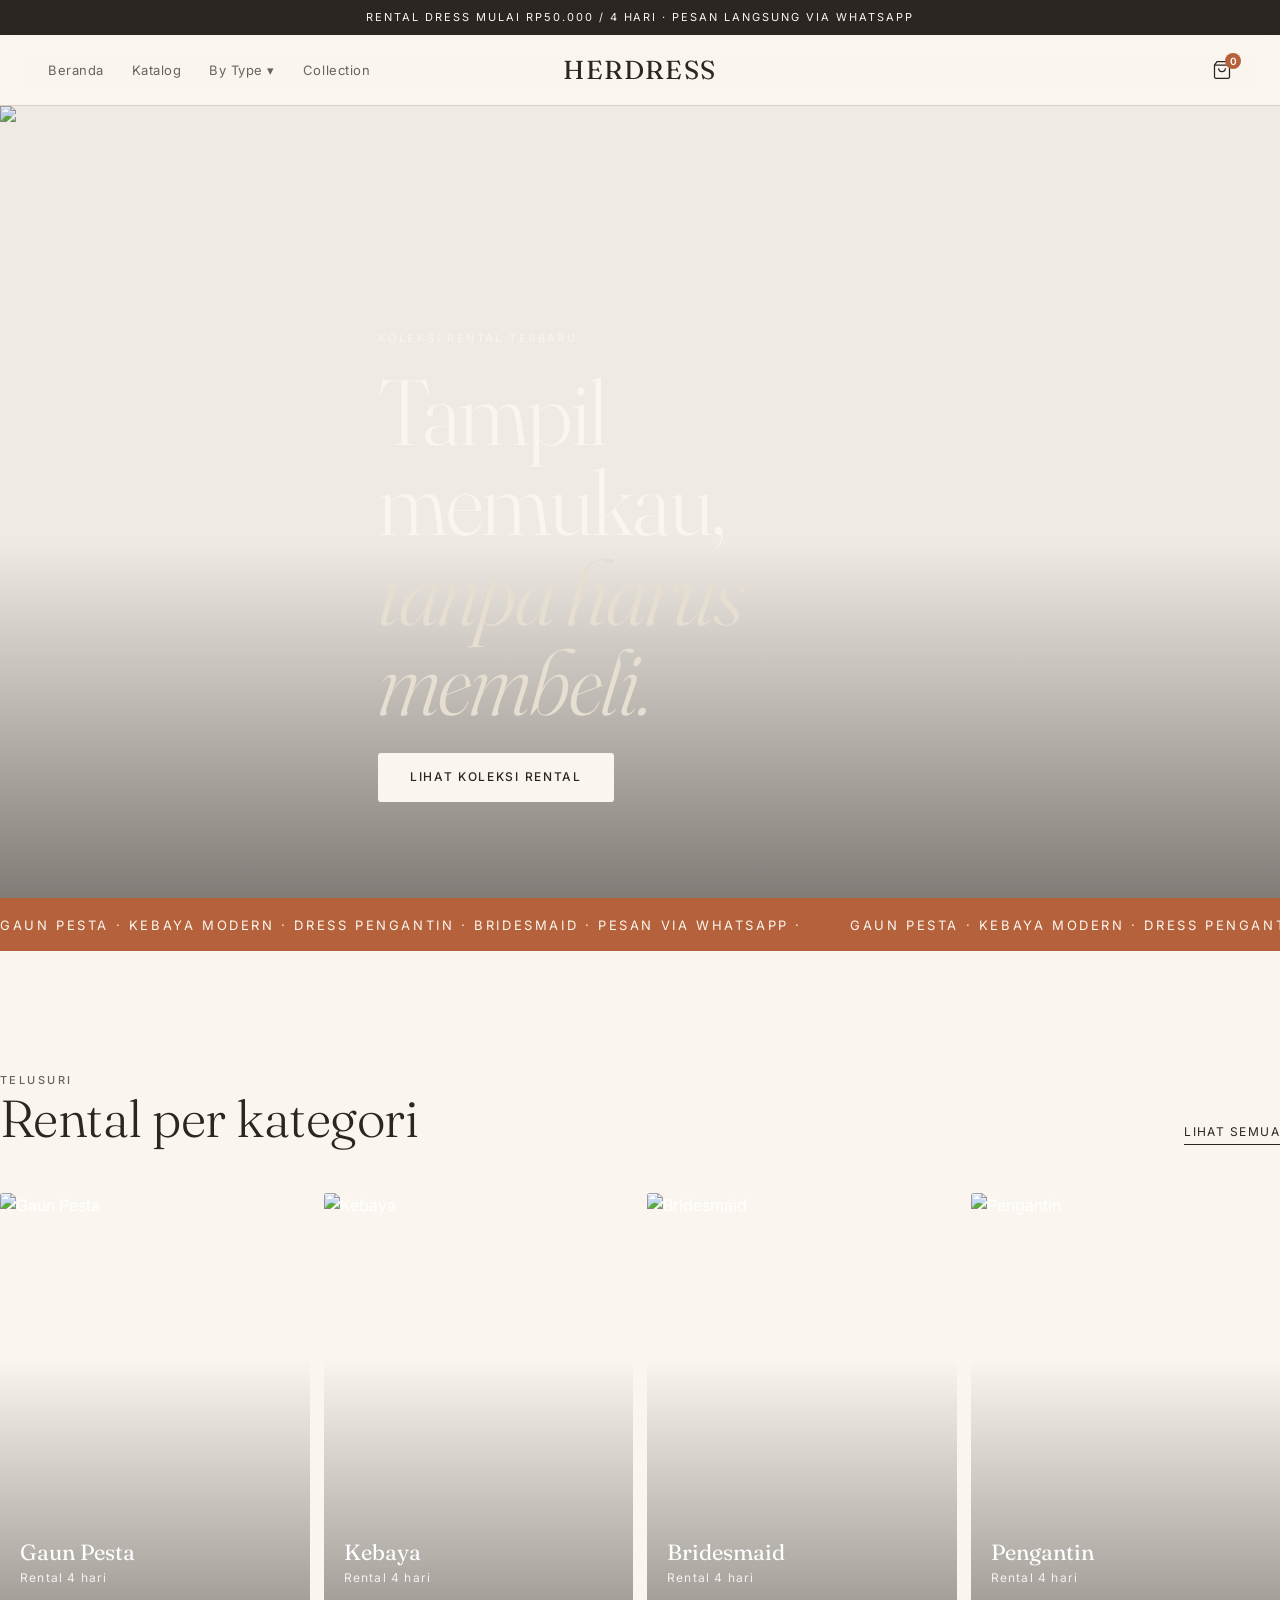
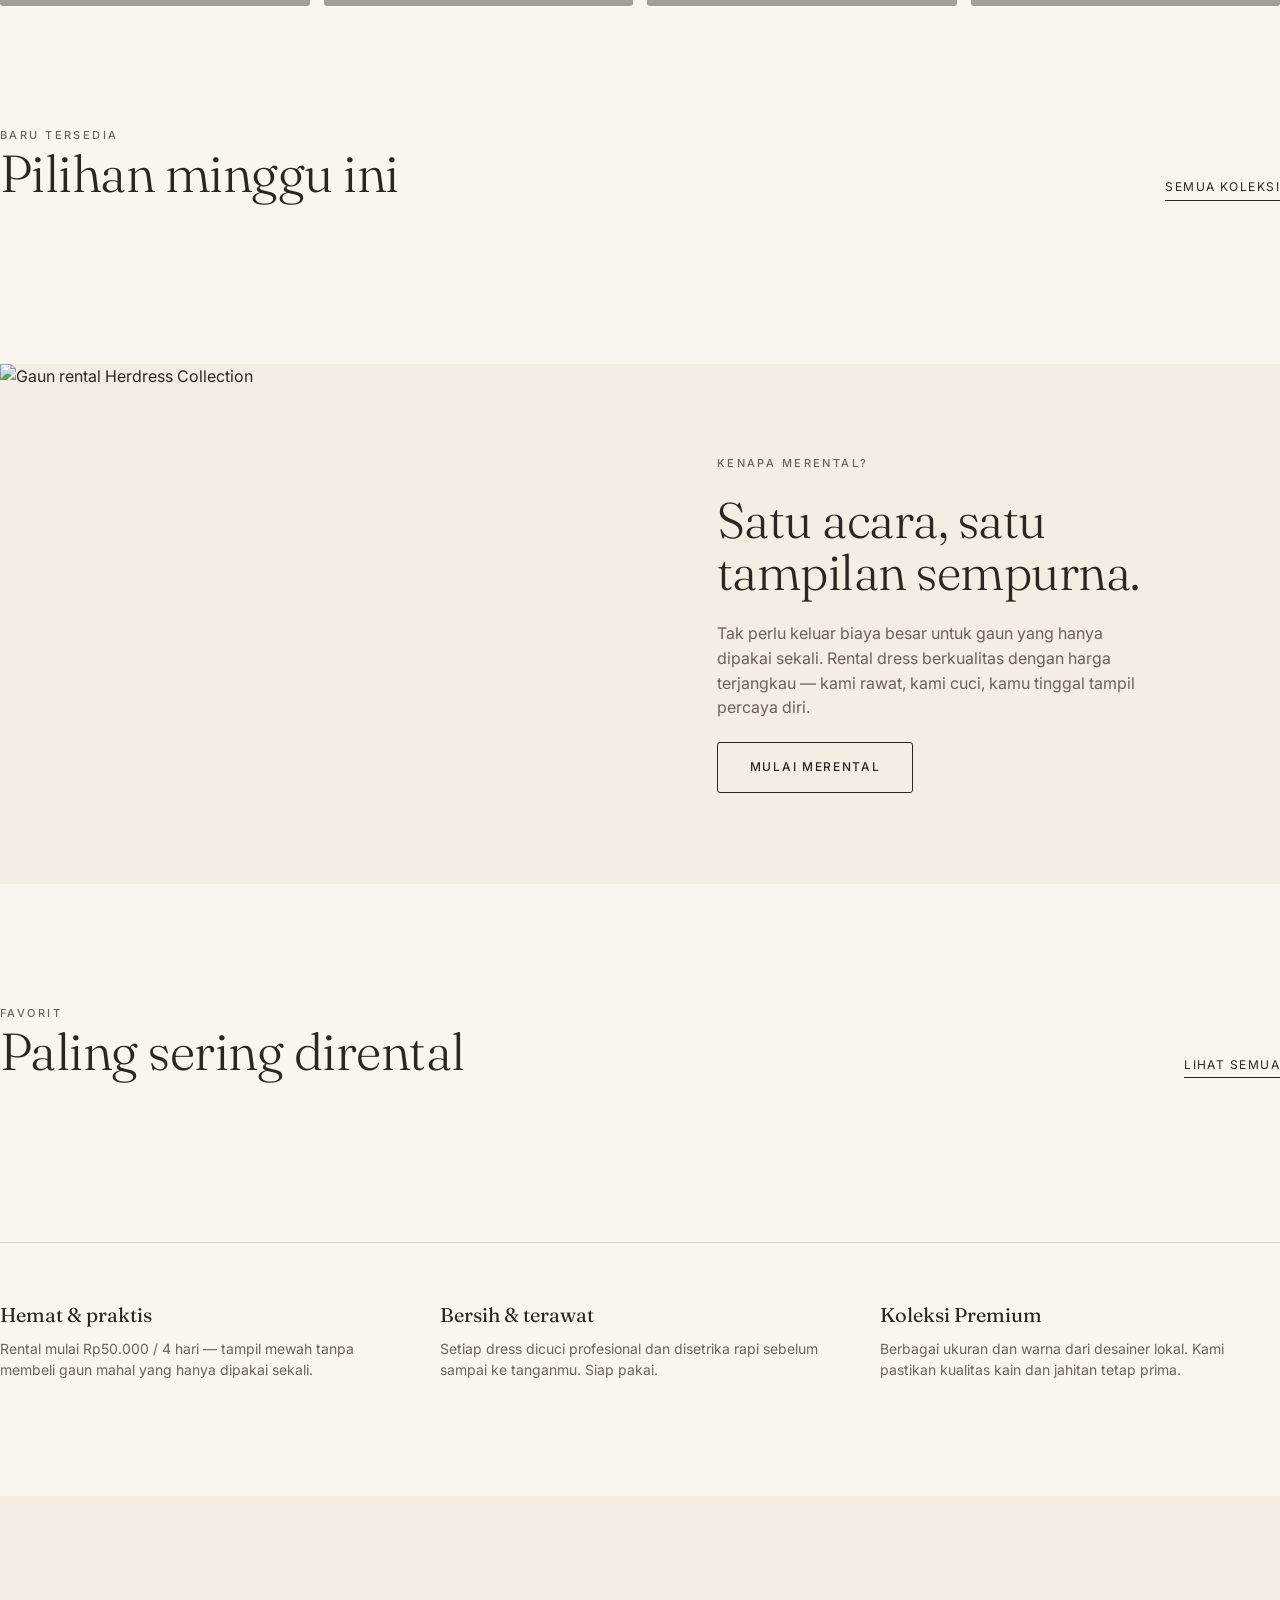
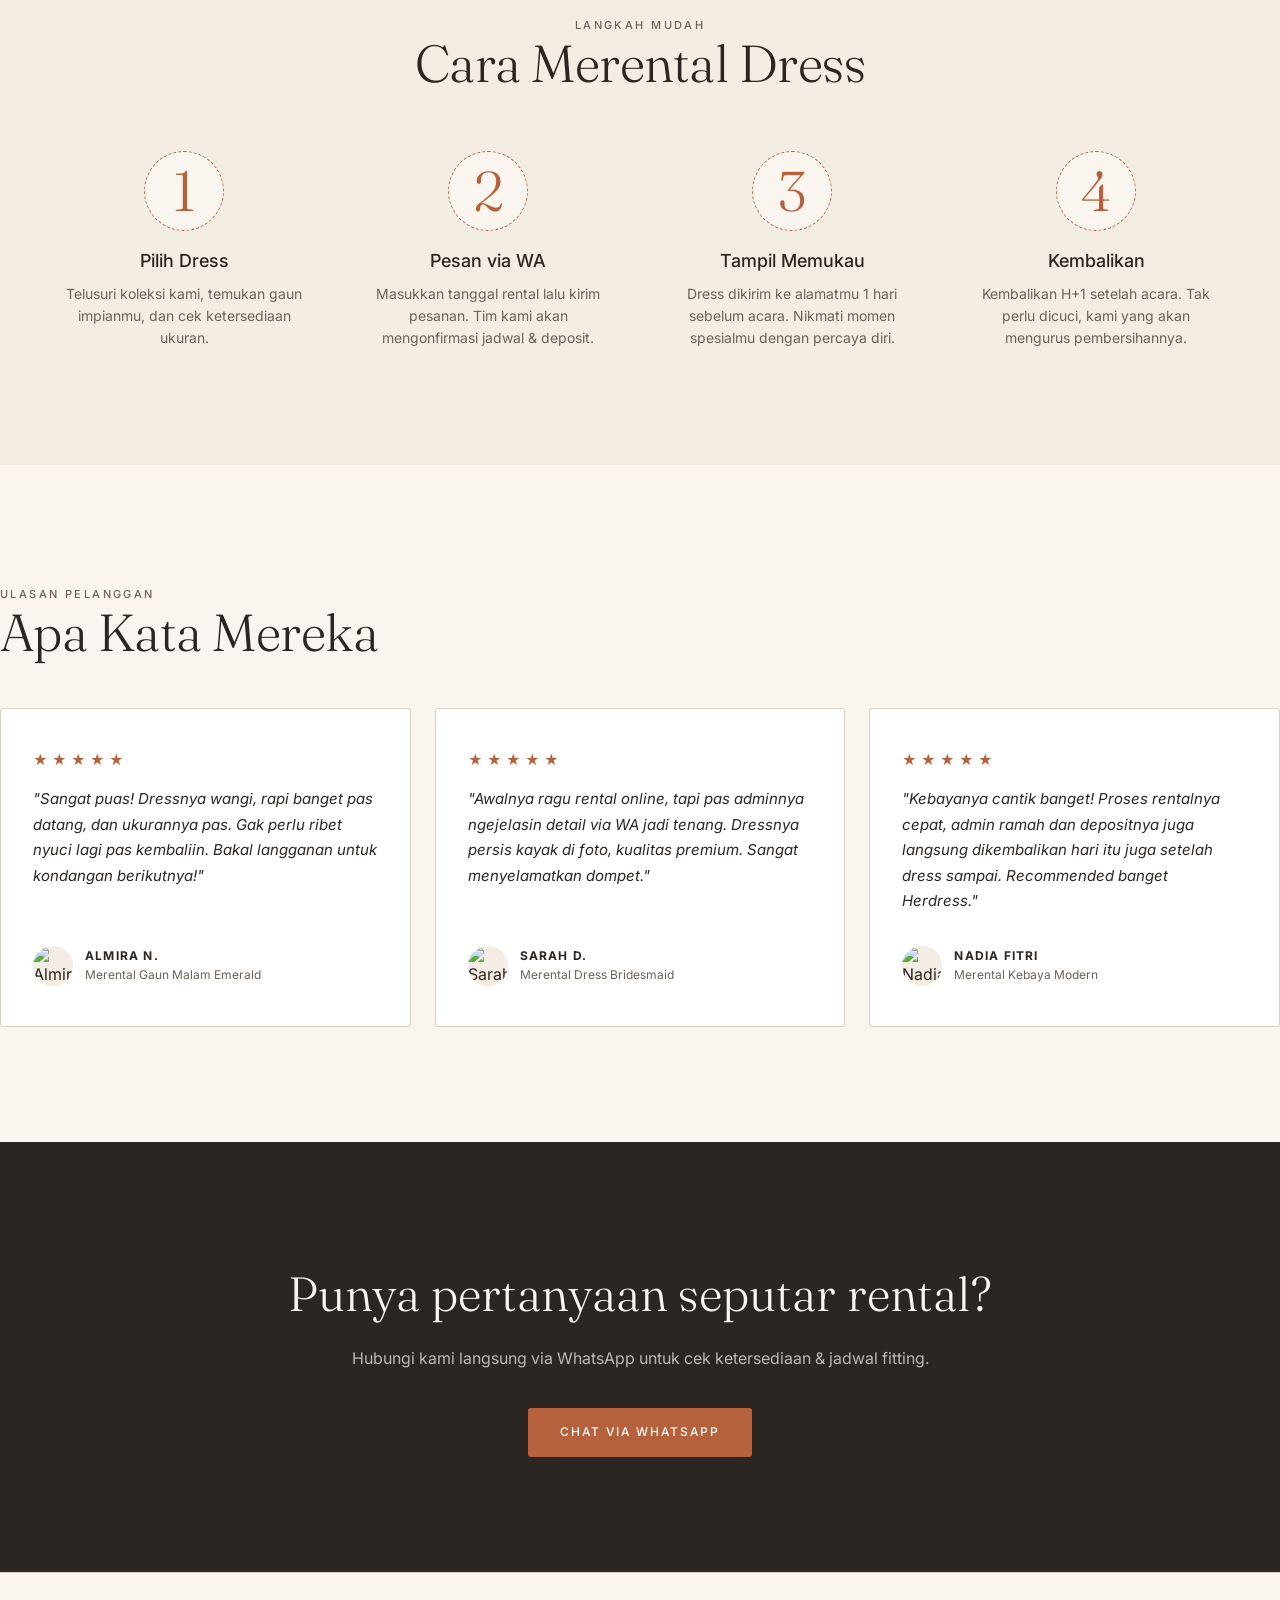
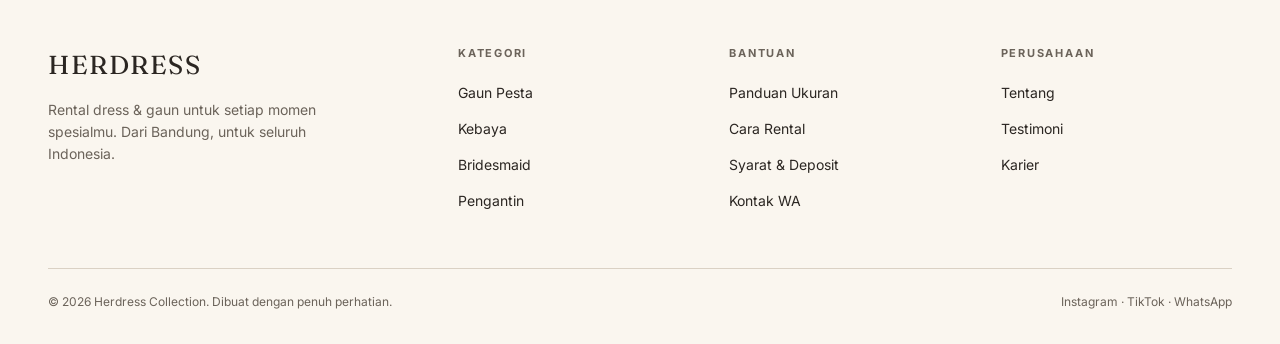
==== index.html @ e75cba29 "Restore beautiful images for Hero and Editorial sections" ====
<!DOCTYPE html>
<html lang="id">
<head>
  <meta charset="UTF-8" />
  <meta name="viewport" content="width=device-width, initial-scale=1.0" />
  <title>Herdress Collection — Rental Gaun Pesta & Kebaya Premium</title>
  <meta name="description" content="Temukan koleksi rental gaun pesta, kebaya modern, bridesmaid, dan gaun pengantin premium di Herdress Collection. Tampil memukau tanpa harus membeli." />
  <link rel="canonical" href="https://herdresscollection.com/" />
  <link rel="preconnect" href="https://fonts.googleapis.com" />
  <link rel="preconnect" href="https://fonts.gstatic.com" crossorigin />
  <link href="https://fonts.googleapis.com/css2?family=Fraunces:ital,opsz,wght@0,9..144,300;0,9..144,400;1,9..144,300;1,9..144,400&family=Inter:wght@400;500;600&display=swap" rel="stylesheet" />
  <link rel="stylesheet" href="css/style.css" />
</head>
<body>

  <!-- Announcement -->
  <div class="topbar">Rental dress mulai Rp50.000 / 4 hari · Pesan langsung via WhatsApp</div>

  <!-- Header -->
  <header class="header">
    <div class="wrap header__inner">
      <nav class="nav"></nav>
      <button class="burger icon-btn" id="burger" aria-label="Menu">
        <svg width="22" height="22" viewBox="0 0 24 24" fill="none" stroke="currentColor" stroke-width="1.5"><path d="M3 6h18M3 12h18M3 18h18"/></svg>
      </button>
      <a href="index.html" class="brand">HERDRESS</a>
      <div class="header__actions">
        <button class="icon-btn" id="cartOpen" aria-label="Keranjang Rental">
          <svg width="20" height="20" viewBox="0 0 24 24" fill="none" stroke="currentColor" stroke-width="1.5"><path d="M6 2 3 6v14a2 2 0 0 0 2 2h14a2 2 0 0 0 2-2V6l-3-4Z"/><path d="M3 6h18M16 10a4 4 0 0 1-8 0"/></svg>
          <span class="count" id="cartCount">0</span>
        </button>
      </div>
    </div>
  </header>

  <!-- Mobile nav -->
  <nav class="mobile-nav" id="mobileNav"></nav>

  <!-- Hero -->
  <section class="hero">
    <img class="hero__img" src="https://images.unsplash.com/photo-1572804013427-4d7ca7268217?auto=format&fit=crop&w=1800&q=80" alt="Banner Utama" />
    <div class="wrap hero__content">
      <span class="eyebrow">Koleksi Rental Terbaru</span>
      <h1>Tampil memukau,<br /><em>tanpa harus membeli.</em></h1>
      <a href="shop.html" class="btn btn--solid" style="background:var(--cream);color:var(--ink)">Lihat Koleksi Rental</a>
    </div>
  </section>

  <!-- Marquee -->
  <div class="strip" aria-hidden="true">
    <div class="strip__track">
      <span>Gaun Pesta · Kebaya Modern · Dress Pengantin · Bridesmaid · Pesan via WhatsApp · </span>
      <span>Gaun Pesta · Kebaya Modern · Dress Pengantin · Bridesmaid · Pesan via WhatsApp · </span>
    </div>
  </div>

  <!-- Categories -->
  <section class="section wrap">
    <div class="section__head">
      <div>
        <span class="eyebrow">Telusuri</span>
        <h2>Rental per kategori</h2>
      </div>
      <a href="shop.html">Lihat semua</a>
    </div>
    <div class="cats" id="catsGrid">
      <!-- Diisi dinamis oleh JS dari database Kategori -->
    </div>
  </section>

  <!-- Featured products -->
  <section class="section wrap" style="padding-top:0">
    <div class="section__head">
      <div>
        <span class="eyebrow">Baru tersedia</span>
        <h2>Pilihan minggu ini</h2>
      </div>
      <a href="shop.html">Semua koleksi</a>
    </div>
    <div class="grid" id="featuredGrid"><!-- injected by JS --></div>
  </section>

  <!-- Editorial split -->
  <section class="split">
    <div class="split__img">
      <img src="https://images.unsplash.com/photo-1595777457583-95e059d581b8?auto=format&fit=crop&w=1000&q=80" alt="Gaun rental Herdress Collection" />
    </div>
    <div class="split__body">
      <span class="eyebrow">Kenapa merental?</span>
      <h2>Satu acara, satu tampilan sempurna.</h2>
      <p>Tak perlu keluar biaya besar untuk gaun yang hanya dipakai sekali. Rental dress berkualitas dengan harga terjangkau — kami rawat, kami cuci, kamu tinggal tampil percaya diri.</p>
      <a href="shop.html" class="btn btn--line" style="align-self:flex-start">Mulai merental</a>
    </div>
  </section>

  <!-- Best sellers -->
  <section class="section wrap">
    <div class="section__head">
      <div>
        <span class="eyebrow">Favorit</span>
        <h2>Paling sering dirental</h2>
      </div>
      <a href="shop.html">Lihat semua</a>
    </div>
    <div class="grid" id="bestGrid"></div>
  </section>

  <!-- Values -->
  <section class="section wrap" style="padding-top:0">
    <div class="values">
      <div class="value">
        <h4>Hemat & praktis</h4>
        <p>Rental mulai Rp50.000 / 4 hari — tampil mewah tanpa membeli gaun mahal yang hanya dipakai sekali.</p>
      </div>
      <div class="value">
        <h4>Bersih & terawat</h4>
        <p>Setiap dress dicuci profesional dan disetrika rapi sebelum sampai ke tanganmu. Siap pakai.</p>
      </div>
      <div class="value">
        <h4>Koleksi Premium</h4>
        <p>Berbagai ukuran dan warna dari desainer lokal. Kami pastikan kualitas kain dan jahitan tetap prima.</p>
      </div>
    </div>
  </section>

  <!-- Cara Kerja -->
  <section class="section" style="background: var(--oat);">
    <div class="wrap">
      <div class="section__head" style="justify-content: center; text-align: center; margin-bottom: 60px;">
        <div>
          <span class="eyebrow">Langkah Mudah</span>
          <h2>Cara Merental Dress</h2>
        </div>
      </div>
      <div class="steps-grid">
        <div class="step-card">
          <div class="step-num">1</div>
          <h4>Pilih Dress</h4>
          <p>Telusuri koleksi kami, temukan gaun impianmu, dan cek ketersediaan ukuran.</p>
        </div>
        <div class="step-card">
          <div class="step-num">2</div>
          <h4>Pesan via WA</h4>
          <p>Masukkan tanggal rental lalu kirim pesanan. Tim kami akan mengonfirmasi jadwal & deposit.</p>
        </div>
        <div class="step-card">
          <div class="step-num">3</div>
          <h4>Tampil Memukau</h4>
          <p>Dress dikirim ke alamatmu 1 hari sebelum acara. Nikmati momen spesialmu dengan percaya diri.</p>
        </div>
        <div class="step-card">
          <div class="step-num">4</div>
          <h4>Kembalikan</h4>
          <p>Kembalikan H+1 setelah acara. Tak perlu dicuci, kami yang akan mengurus pembersihannya.</p>
        </div>
      </div>
    </div>
  </section>

  <!-- Testimonials -->
  <section class="section wrap">
    <div class="section__head">
      <div>
        <span class="eyebrow">Ulasan Pelanggan</span>
        <h2>Apa Kata Mereka</h2>
      </div>
    </div>
    <div class="review-grid">
      <div class="review-card">
        <div class="stars">★★★★★</div>
        <p>"Sangat puas! Dressnya wangi, rapi banget pas datang, dan ukurannya pas. Gak perlu ribet nyuci lagi pas kembaliin. Bakal langganan untuk kondangan berikutnya!"</p>
        <div class="reviewer">
          <img src="https://images.unsplash.com/photo-1544005313-94ddf0286df2?w=100&q=80" alt="Almira" class="avatar" />
          <div class="rev-info">
            <b>Almira N.</b>
            <small>Merental Gaun Malam Emerald</small>
          </div>
        </div>
      </div>
      <div class="review-card">
        <div class="stars">★★★★★</div>
        <p>"Awalnya ragu rental online, tapi pas adminnya ngejelasin detail via WA jadi tenang. Dressnya persis kayak di foto, kualitas premium. Sangat menyelamatkan dompet."</p>
        <div class="reviewer">
          <img src="https://images.unsplash.com/photo-1534528741775-53994a69daeb?w=100&q=80" alt="Sarah" class="avatar" />
          <div class="rev-info">
            <b>Sarah D.</b>
            <small>Merental Dress Bridesmaid</small>
          </div>
        </div>
      </div>
      <div class="review-card">
        <div class="stars">★★★★★</div>
        <p>"Kebayanya cantik banget! Proses rentalnya cepat, admin ramah dan depositnya juga langsung dikembalikan hari itu juga setelah dress sampai. Recommended banget Herdress."</p>
        <div class="reviewer">
          <img src="https://images.unsplash.com/photo-1531746020798-e6953c6e8e04?w=100&q=80" alt="Nadia" class="avatar" />
          <div class="rev-info">
            <b>Nadia Fitri</b>
            <small>Merental Kebaya Modern</small>
          </div>
        </div>
      </div>
    </div>
  </section>

  <!-- CTA -->
  <section class="section news">
    <div class="wrap">
      <h2>Punya pertanyaan seputar rental?</h2>
      <p>Hubungi kami langsung via WhatsApp untuk cek ketersediaan & jadwal fitting.</p>
      <a href="https://wa.me/6281234567890" target="_blank" class="btn btn--solid" style="background:var(--clay);color:#fff;margin-top:8px" id="waHelp">Chat via WhatsApp</a>
    </div>
  </section>

  <!-- Footer -->
  <footer class="footer">
    <div class="wrap">
      <div class="footer__grid">
        <div class="footer__brand">
          <div class="brand">HERDRESS</div>
          <p>Rental dress & gaun untuk setiap momen spesialmu. Dari Bandung, untuk seluruh Indonesia.</p>
        </div>
        <div>
          <h5>Kategori</h5>
          <ul><li><a href="shop.html">Gaun Pesta</a></li><li><a href="shop.html">Kebaya</a></li><li><a href="shop.html">Bridesmaid</a></li><li><a href="shop.html">Pengantin</a></li></ul>
        </div>
        <div>
          <h5>Bantuan</h5>
          <ul><li><a href="#">Panduan Ukuran</a></li><li><a href="#">Cara Rental</a></li><li><a href="#">Syarat & Deposit</a></li><li><a href="https://wa.me/6281234567890" target="_blank">Kontak WA</a></li></ul>
        </div>
        <div>
          <h5>Perusahaan</h5>
          <ul><li><a href="#">Tentang</a></li><li><a href="#">Testimoni</a></li><li><a href="#">Karier</a></li></ul>
        </div>
      </div>
      <div class="footer__bottom">
        <span>© 2026 Herdress Collection. Dibuat dengan penuh perhatian.</span>
        <span>Instagram · TikTok · WhatsApp</span>
      </div>
    </div>
  </footer>

  <!-- Cart -->
  <div class="overlay" id="overlay"></div>
  <aside class="drawer" id="cartDrawer" aria-label="Keranjang rental">
    <div class="drawer__head">
      <h3>Keranjang Rental</h3>
      <button class="icon-btn" id="cartClose" aria-label="Tutup">
        <svg width="22" height="22" viewBox="0 0 24 24" fill="none" stroke="currentColor" stroke-width="1.5"><path d="M18 6 6 18M6 6l12 12"/></svg>
      </button>
    </div>
    <div class="drawer__body" id="cartBody"></div>
    <div class="drawer__foot" id="cartFoot" hidden>
      <div class="checkout-form">
        <label>Nama pemesan
          <input type="text" id="coName" placeholder="Nama lengkap" />
        </label>
        <label>No. WhatsApp Anda
          <input type="tel" id="coPhone" placeholder="0812xxxx (untuk konfirmasi)" />
        </label>
        <div class="checkout-form__row">
          <label>Tanggal mulai rental
            <input type="date" id="coStart" />
          </label>
          <label>Durasi (hari) · min. 4
            <input type="number" id="coDays" value="4" min="4" />
          </label>
        </div>
      </div>
      <div class="drawer__total"><span>Estimasi <span id="cartDaysLbl">4</span> hari</span><span id="cartTotal">Rp0</span></div>
      <small>Berlaku kelipatan 4 hari. Deposit dikonfirmasi via WhatsApp.</small>
      <button class="btn btn--solid btn--full" id="checkoutBtn">Pesan via WhatsApp</button>
    </div>
  </aside>

  <script src="https://cdn.jsdelivr.net/npm/@supabase/supabase-js@2"></script>
  <script src="js/supabase-config.js"></script>
  <script src="js/app.js"></script>
  <script>
    window.__initIndex = function() {
      // Tampilkan Kategori dinamis
      const catsGrid = document.getElementById("catsGrid");
      if (catsGrid && typeof CATEGORIES !== "undefined") {
        catsGrid.innerHTML = CATEGORIES.map(c => {
          const imgSrc = c.img || `https://placehold.co/800x1200?text=${encodeURIComponent(c.name)}`;
          return `
            <a href="shop.html?cat=${c.slug}" class="cat">
              <img src="${imgSrc}" alt="${c.name}" />
              <span class="cat__label"><b>${c.name}</b><span>Rental ${MIN_RENTAL_DAYS} hari</span></span>
            </a>
          `;
        }).join("");
      }
    };
  </script>
</body>
</html>
---- css/style.css ----
/* ============================================================
   TERRA — Warm & Natural Fashion Store
   Design tokens + base styles
   ============================================================ */

:root {
  /* — Warm neutral palette — */
  --clay:        #B5623C;  /* accent — terracotta */
  --clay-deep:   #8F4A2C;
  --sand:        #E7DED2;  /* borders / soft fill */
  --oat:         #F3EDE3;  /* section tint */
  --cream:       #FAF6EF;  /* page base */
  --ink:         #2B2622;  /* near-black warm */
  --ink-soft:    #6B635A;  /* secondary text */
  --sage:        #7C8471;  /* secondary accent */
  --line:        #DAD1C4;

  /* — Type — */
  --serif: "Fraunces", Georgia, "Times New Roman", serif;
  --sans:  "Inter", -apple-system, BlinkMacSystemFont, "Segoe UI", sans-serif;

  /* — Rhythm — */
  --wrap: 1320px;
  --gut: clamp(16px, 4vw, 48px);
  --radius: 3px;

  --ease: cubic-bezier(.22, .61, .36, 1);
}

* { margin: 0; padding: 0; box-sizing: border-box; }

html { scroll-behavior: smooth; }

body {
  font-family: var(--sans);
  background: var(--cream);
  color: var(--ink);
  font-size: 16px;
  line-height: 1.55;
  -webkit-font-smoothing: antialiased;
  text-rendering: optimizeLegibility;
}

img { display: block; max-width: 100%; height: auto; }
a { color: inherit; text-decoration: none; }
button { font-family: inherit; cursor: pointer; border: none; background: none; }

/* — Typographic helpers — */
.eyebrow {
  font-size: 11px;
  letter-spacing: .22em;
  text-transform: uppercase;
  font-weight: 500;
  color: var(--ink-soft);
}
.display {
  font-family: var(--serif);
  font-weight: 300;
  line-height: 1.02;
  letter-spacing: -.01em;
}

.wrap { max-width: var(--wrap); margin-inline: auto; padding-inline: var(--gut); }

/* ============================================================
   Buttons
   ============================================================ */
.btn {
  display: inline-flex;
  align-items: center;
  gap: .6em;
  padding: 15px 32px;
  font-size: 12px;
  letter-spacing: .14em;
  text-transform: uppercase;
  font-weight: 500;
  border-radius: var(--radius);
  transition: all .35s var(--ease);
}
.btn--solid { background: var(--ink); color: var(--cream); }
.btn--solid:hover { background: var(--clay); }
.btn--line { border: 1px solid var(--ink); color: var(--ink); }
.btn--line:hover { background: var(--ink); color: var(--cream); }
.btn--full { width: 100%; justify-content: center; }

/* ============================================================
   Header
   ============================================================ */
.topbar {
  background: var(--ink);
  color: var(--cream);
  text-align: center;
  font-size: 11px;
  letter-spacing: .18em;
  text-transform: uppercase;
  padding: 9px;
}

.header {
  position: sticky;
  top: 0;
  z-index: 50;
  background: color-mix(in srgb, var(--cream) 88%, transparent);
  backdrop-filter: blur(10px);
  border-bottom: 1px solid var(--line);
}
.header__inner {
  display: grid;
  grid-template-columns: 1fr auto 1fr;
  align-items: center;
  height: 70px;
}
.nav { display: flex; gap: 28px; }
.nav a {
  font-size: 13px;
  letter-spacing: .04em;
  color: var(--ink-soft);
  position: relative;
  padding: 4px 0;
  transition: color .3s;
}
.nav a::after {
  content: "";
  position: absolute; left: 0; bottom: 0;
  width: 0; height: 1px; background: var(--clay);
  transition: width .35s var(--ease);
}
.nav a:hover { color: var(--ink); }
.nav a:hover::after { width: 100%; }

/* Dropdown "Collection" di nav */
.nav-dd { position: relative; display: inline-flex; align-items: center; }
.nav-dd__trigger { cursor: pointer; }
.nav-dd__menu {
  position: absolute; top: 100%; left: 50%; transform: translateX(-50%) translateY(8px);
  background: var(--cream); border: 1px solid var(--line); border-radius: var(--radius);
  padding: 8px; min-width: 200px; display: flex; flex-direction: column; gap: 2px;
  opacity: 0; visibility: hidden; transition: all .25s var(--ease); z-index: 60;
  box-shadow: 0 12px 30px rgba(30,24,20,.1);
}
.nav-dd:hover .nav-dd__menu { opacity: 1; visibility: visible; transform: translateX(-50%) translateY(4px); }
.nav-dd__menu a { padding: 9px 12px; font-size: 13px; border-radius: 2px; color: var(--ink-soft); transition: all .2s; }
.nav-dd__menu a::after { display: none; }
.nav-dd__menu a:hover { background: var(--oat); color: var(--ink); }

/* Label grup di mobile nav */
.mobile-nav__label {
  font-size: 11px; letter-spacing: .18em; text-transform: uppercase;
  color: var(--ink-soft); margin-top: 18px; padding: 6px 0;
}

.brand {
  font-family: var(--serif);
  font-size: 26px;
  font-weight: 400;
  letter-spacing: .06em;
  text-align: center;
}
.header__actions { display: flex; gap: 20px; justify-content: flex-end; align-items: center; }
.icon-btn {
  display: inline-flex;
  color: var(--ink);
  position: relative;
  transition: color .3s;
}
.icon-btn:hover { color: var(--clay); }
.icon-btn .count {
  position: absolute; top: -7px; right: -9px;
  background: var(--clay); color: #fff;
  font-size: 10px; font-weight: 600;
  min-width: 16px; height: 16px;
  border-radius: 9px;
  display: grid; place-items: center;
  padding: 0 4px;
}
.burger { display: none; }

/* ============================================================
   Hero
   ============================================================ */
.hero {
  position: relative;
  min-height: 88vh;
  display: flex;
  align-items: flex-end;
  color: var(--cream);
  overflow: hidden;
}
.hero__img {
  position: absolute; inset: 0;
  width: 100%; height: 100%;
  object-fit: cover;
  object-position: 50% 30%;
}
.hero::after {
  content: "";
  position: absolute; inset: 0;
  background: linear-gradient(to top, rgba(30,24,20,.55) 0%, rgba(30,24,20,.05) 45%);
}
.hero__content {
  position: relative;
  z-index: 2;
  padding-bottom: clamp(48px, 8vw, 96px);
  max-width: 620px;
}
.hero__content .eyebrow { color: rgba(250,246,239,.8); }
.hero h1 {
  font-family: var(--serif);
  font-weight: 300;
  font-size: clamp(44px, 8vw, 92px);
  line-height: .98;
  letter-spacing: -.02em;
  margin: 18px 0 26px;
}
.hero h1 em { font-style: italic; color: var(--sand); }

/* ============================================================
   Marquee strip
   ============================================================ */
.strip {
  background: var(--clay);
  color: var(--cream);
  overflow: hidden;
  white-space: nowrap;
  padding: 14px 0;
}
.strip__track {
  display: inline-flex;
  gap: 48px;
  animation: slide 28s linear infinite;
}
.strip span {
  font-size: 13px; letter-spacing: .2em; text-transform: uppercase;
  display: inline-flex; align-items: center; gap: 48px;
}
@keyframes slide { to { transform: translateX(-50%); } }

/* ============================================================
   Section header
   ============================================================ */
.section { padding: clamp(64px, 9vw, 120px) 0; }
.section__head {
  display: flex;
  justify-content: space-between;
  align-items: flex-end;
  margin-bottom: 48px;
  gap: 24px;
}
.section__head h2 {
  font-family: var(--serif);
  font-weight: 300;
  font-size: clamp(30px, 4.5vw, 52px);
  line-height: 1.05;
  letter-spacing: -.01em;
}
.section__head a {
  font-size: 12px; letter-spacing: .12em; text-transform: uppercase;
  border-bottom: 1px solid var(--ink); padding-bottom: 3px;
  white-space: nowrap; transition: color .3s, border-color .3s;
}
.section__head a:hover { color: var(--clay); border-color: var(--clay); }

/* ============================================================
   Category tiles (editorial, asymmetric)
   ============================================================ */
.cats {
  display: grid;
  grid-template-columns: repeat(4, 1fr);
  grid-auto-rows: 1fr;
  gap: 14px;
}
.cat {
  position: relative;
  overflow: hidden;
  border-radius: var(--radius);
  aspect-ratio: 3/4;
  color: #fff;
}
.cat--tall { aspect-ratio: 3/4; }
.cat--wide { aspect-ratio: 3/4; }
.cat img {
  width: 100%; height: 100%; object-fit: cover;
  transition: transform 1s var(--ease);
}
.cat:hover img { transform: scale(1.06); }
.cat::after {
  content: "";
  position: absolute; inset: 0;
  background: linear-gradient(to top, rgba(30,24,20,.4), transparent 60%);
}
.cat__label {
  position: absolute; left: 20px; bottom: 18px; z-index: 2;
  display: flex; flex-direction: column;
}
.cat__label b { font-family: var(--serif); font-weight: 400; font-size: 22px; }
.cat__label span { font-size: 12px; letter-spacing: .1em; opacity: .85; }

/* ============================================================
   Product grid + card
   ============================================================ */
.grid {
  display: grid;
  grid-template-columns: repeat(4, 1fr);
  gap: 28px 20px;
}
.card { position: relative; }
.card__media {
  display: block;
  position: relative;
  aspect-ratio: 3/4;
  overflow: hidden;
  border-radius: var(--radius);
  background: var(--oat);
  margin-bottom: 14px;
}
.card__media img {
  position: absolute; inset: 0;
  width: 100%; height: 100%; object-fit: cover;
  transition: opacity .6s var(--ease);
}
.card__media img.alt { opacity: 0; }
.card:hover .card__media img.main { opacity: 0; }
.card:hover .card__media img.alt { opacity: 1; }

.tag {
  position: absolute; top: 12px; left: 12px; z-index: 3;
  background: var(--cream); color: var(--ink);
  font-size: 10px; letter-spacing: .1em; text-transform: uppercase;
  padding: 5px 10px; border-radius: 2px;
}
.tag--sale { background: var(--clay); color: #fff; }

.wish {
  position: absolute; top: 10px; right: 10px; z-index: 3;
  width: 34px; height: 34px; border-radius: 50%;
  background: color-mix(in srgb, var(--cream) 85%, transparent);
  display: grid; place-items: center;
  opacity: 0; transform: translateY(-4px);
  transition: all .3s var(--ease);
  color: var(--ink);
}
.card:hover .wish { opacity: 1; transform: translateY(0); }
.wish:hover { background: var(--cream); color: var(--clay); }

.quick {
  position: absolute; left: 12px; right: 12px; bottom: 12px; z-index: 3;
  background: var(--cream); color: var(--ink);
  border-radius: var(--radius);
  padding: 12px;
  display: flex; gap: 8px; justify-content: center;
  opacity: 0; transform: translateY(10px);
  transition: all .4s var(--ease);
}
.card:hover .quick { opacity: 1; transform: translateY(0); }
.quick button {
  width: 34px; height: 34px; border: 1px solid var(--line);
  border-radius: 2px; font-size: 12px; font-weight: 500;
  transition: all .25s;
}
.quick button:hover { background: var(--ink); color: var(--cream); border-color: var(--ink); }

.card__info { display: flex; flex-direction: column; gap: 3px; }
.card__brand { font-size: 11px; letter-spacing: .1em; text-transform: uppercase; color: var(--ink-soft); }
.card__name { font-size: 15px; }
.card__price { font-size: 14px; margin-top: 2px; }
.card__price s { color: var(--ink-soft); margin-right: 8px; }
.card__price .now { color: var(--clay); font-weight: 500; }
.swatches { display: flex; gap: 6px; margin-top: 8px; }
.swatch { width: 14px; height: 14px; border-radius: 50%; border: 1px solid rgba(0,0,0,.12); }

/* ============================================================
   Editorial split banner
   ============================================================ */
.split {
  display: grid;
  grid-template-columns: 1fr 1fr;
  align-items: stretch;
  background: var(--oat);
}
.split__img { min-height: 520px; }
.split__img img { width: 100%; height: 100%; object-fit: cover; }
.split__body {
  padding: clamp(40px, 6vw, 88px);
  display: flex; flex-direction: column; justify-content: center;
  gap: 22px;
}
.split__body h2 {
  font-family: var(--serif); font-weight: 300;
  font-size: clamp(30px, 4vw, 50px); line-height: 1.05; letter-spacing: -.01em;
}
.split__body p { color: var(--ink-soft); max-width: 42ch; }

/* ============================================================
   Values & Cara Sewa
   ============================================================ */
.values {
  display: grid; grid-template-columns: repeat(3, 1fr);
  gap: 40px; border-top: 1px solid var(--line);
  padding-top: 56px;
}
.value h4 { font-family: var(--serif); font-weight: 400; font-size: 20px; margin-bottom: 8px; }
.value p { color: var(--ink-soft); font-size: 14px; }

.steps-grid { display: grid; grid-template-columns: repeat(4, 1fr); gap: 32px; margin-top: 20px; }
.step-card { text-align: center; display: flex; flex-direction: column; align-items: center; }
.step-num {
  font-family: var(--serif); font-size: 56px; font-weight: 300;
  color: var(--clay); margin-bottom: 16px; line-height: 1;
  width: 80px; height: 80px; display: flex; align-items: center; justify-content: center;
  background: var(--cream); border-radius: 50%; border: 1px dashed var(--clay);
}
.step-card h4 { font-size: 18px; margin-bottom: 8px; font-weight: 500; }
.step-card p { color: var(--ink-soft); font-size: 14px; line-height: 1.6; max-width: 250px; }

/* ============================================================
   Testimoni (Reviews)
   ============================================================ */
.review-grid { display: grid; grid-template-columns: repeat(3, 1fr); gap: 24px; margin-top: 20px; }
.review-card {
  background: #fff; padding: 40px 32px; border-radius: var(--radius);
  border: 1px solid var(--line); display: flex; flex-direction: column;
}
.review-card .stars { margin-bottom: 16px; font-size: 14px; letter-spacing: 4px; }
.review-card p { font-size: 15px; line-height: 1.7; margin-bottom: 32px; font-style: italic; flex: 1; }
.review-card .reviewer { display: flex; align-items: center; gap: 12px; }
.review-card .avatar { width: 40px; height: 40px; border-radius: 50%; background: var(--oat); object-fit: cover; }
.review-card .rev-info { display: flex; flex-direction: column; }
.review-card b { font-size: 12px; text-transform: uppercase; letter-spacing: 0.1em; color: var(--ink); }
.review-card small { font-size: 12px; color: var(--ink-soft); }

/* ============================================================
   Newsletter / CTA
   ============================================================ */
.news { background: var(--ink); color: var(--cream); text-align: center; }
.news h2 { font-family: var(--serif); font-weight: 300; font-size: clamp(28px, 4vw, 48px); }
.news p { color: rgba(250,246,239,.7); margin: 14px 0 30px; }
.news__form { display: flex; max-width: 440px; margin-inline: auto; gap: 10px; }
.news__form input {
  flex: 1; background: transparent; border: 1px solid rgba(250,246,239,.3);
  color: var(--cream); padding: 14px 18px; border-radius: var(--radius);
  font-family: inherit; font-size: 14px;
}
.news__form input::placeholder { color: rgba(250,246,239,.5); }
.news__form input:focus { outline: none; border-color: var(--clay); }
.news__form button { background: var(--clay); color: #fff; padding: 0 26px; border-radius: var(--radius); font-size: 12px; letter-spacing: .12em; text-transform: uppercase; }

/* ============================================================
   Footer
   ============================================================ */
.footer { background: var(--cream); border-top: 1px solid var(--line); padding: 72px 0 32px; }
.footer__grid { display: grid; grid-template-columns: 1.6fr 1fr 1fr 1fr; gap: 40px; margin-bottom: 56px; }
.footer__brand .brand { text-align: left; margin-bottom: 14px; }
.footer__brand p { color: var(--ink-soft); font-size: 14px; max-width: 34ch; }
.footer h5 { font-size: 11px; letter-spacing: .16em; text-transform: uppercase; color: var(--ink-soft); margin-bottom: 18px; }
.footer ul { list-style: none; display: flex; flex-direction: column; gap: 11px; }
.footer ul a { font-size: 14px; color: var(--ink); transition: color .3s; }
.footer ul a:hover { color: var(--clay); }
.footer__bottom {
  display: flex; justify-content: space-between; align-items: center;
  border-top: 1px solid var(--line); padding-top: 24px;
  font-size: 12px; color: var(--ink-soft);
}

/* ============================================================
   Cart drawer
   ============================================================ */
.overlay {
  position: fixed; inset: 0; z-index: 90;
  background: rgba(30,24,20,.4);
  opacity: 0; visibility: hidden; transition: all .4s var(--ease);
}
.overlay.open { opacity: 1; visibility: visible; }

.drawer {
  position: fixed; top: 0; right: 0; z-index: 100;
  width: min(420px, 100%); height: 100%;
  background: var(--cream);
  transform: translateX(100%);
  transition: transform .45s var(--ease);
  display: flex; flex-direction: column;
}
.drawer.open { transform: translateX(0); }
.drawer__head {
  display: flex; justify-content: space-between; align-items: center;
  padding: 24px; border-bottom: 1px solid var(--line);
}
.drawer__head h3 { font-family: var(--serif); font-weight: 400; font-size: 22px; }
.drawer__body { flex: 1; overflow-y: auto; padding: 24px; }
.drawer__empty { text-align: center; color: var(--ink-soft); padding: 60px 0; }

.line-item { display: flex; gap: 16px; padding: 16px 0; border-bottom: 1px solid var(--line); }
.line-item img { width: 78px; height: 100px; object-fit: cover; border-radius: 2px; background: var(--oat); }
.line-item__info { flex: 1; display: flex; flex-direction: column; }
.line-item__info b { font-weight: 500; font-size: 14px; }
.line-item__info small { color: var(--ink-soft); font-size: 12px; margin-top: 2px; }
.line-item__foot { margin-top: auto; display: flex; justify-content: space-between; align-items: center; }
.qty { display: flex; align-items: center; gap: 12px; border: 1px solid var(--line); border-radius: 2px; padding: 3px 8px; }
.qty button { font-size: 15px; color: var(--ink-soft); }
.remove { font-size: 12px; color: var(--ink-soft); text-decoration: underline; }
.remove:hover { color: var(--clay); }

.drawer__foot { border-top: 1px solid var(--line); padding: 24px; }
.drawer__total { display: flex; justify-content: space-between; margin-bottom: 6px; font-weight: 500; }
.drawer__foot small { color: var(--ink-soft); font-size: 12px; display: block; margin-bottom: 18px; }

/* ============================================================
   Shop page
   ============================================================ */
.page-head { border-bottom: 1px solid var(--line); padding: 48px 0 40px; }
.crumbs { font-size: 12px; letter-spacing: .08em; color: var(--ink-soft); margin-bottom: 18px; }
.crumbs a:hover { color: var(--clay); }
.page-head h1 { font-family: var(--serif); font-weight: 300; font-size: clamp(34px, 5vw, 60px); letter-spacing: -.01em; }
.page-head p { color: var(--ink-soft); margin-top: 10px; max-width: 48ch; }

.shop-bar {
  position: sticky; top: 70px; z-index: 30;
  background: color-mix(in srgb, var(--cream) 92%, transparent);
  backdrop-filter: blur(8px);
  border-bottom: 1px solid var(--line);
  display: flex; justify-content: space-between; align-items: center;
  padding: 14px 0;
}
.shop-bar .wrap { display: flex; justify-content: space-between; align-items: center; width: 100%; flex-wrap: wrap; gap: 14px; }

.filters { display: flex; gap: 10px; flex-wrap: nowrap; overflow-x: auto; scrollbar-width: none; padding-bottom: 4px; }
.filters::-webkit-scrollbar { display: none; }
.chip {
  font-size: 12px; letter-spacing: .06em; white-space: nowrap;
  padding: 8px 16px; border: 1px solid var(--line); border-radius: 40px;
  color: var(--ink-soft); transition: all .25s var(--ease); flex-shrink: 0;
}
.chip:hover { border-color: var(--ink); color: var(--ink); }
.chip.active { background: var(--ink); color: var(--cream); border-color: var(--ink); }
.shop-bar__right { display: flex; align-items: center; gap: 16px; flex-shrink: 0; margin-left: auto; }
.count-lbl { font-size: 12px; color: var(--ink-soft); letter-spacing: .04em; }
.sort { font-size: 12px; letter-spacing: .04em; border: 1px solid var(--line); border-radius: 40px; padding: 8px 14px; background: transparent; color: var(--ink); font-family: inherit; }

/* ============================================================
   Product detail (PDP)
   ============================================================ */
.pdp { display: grid; grid-template-columns: 1.15fr 1fr; gap: clamp(28px, 5vw, 72px); padding: 48px 0 96px; align-items: start; }
.gallery { display: grid; grid-template-columns: 1fr; gap: 12px; }
.gallery__main { aspect-ratio: 3/4; border-radius: var(--radius); overflow: hidden; background: var(--oat); }
.gallery__main img { width: 100%; height: 100%; object-fit: cover; }
.gallery__thumbs { display: grid; grid-template-columns: repeat(4, 1fr); gap: 12px; }
.gallery__thumbs button { aspect-ratio: 3/4; border-radius: 2px; overflow: hidden; border: 1px solid transparent; }
.gallery__thumbs button.active { border-color: var(--ink); }
.gallery__thumbs img { width: 100%; height: 100%; object-fit: cover; }

.pdp__info { position: sticky; top: 100px; }
.pdp__brand { font-size: 12px; letter-spacing: .12em; text-transform: uppercase; color: var(--ink-soft); }
.pdp__info h1 { font-family: var(--serif); font-weight: 300; font-size: clamp(30px, 4vw, 44px); line-height: 1.05; margin: 10px 0 16px; letter-spacing: -.01em; }
.pdp__price { font-size: 20px; margin-bottom: 4px; }
.pdp__price s { color: var(--ink-soft); margin-right: 10px; }
.pdp__price .now { color: var(--clay); }
.stars { color: var(--clay); font-size: 13px; letter-spacing: 2px; margin-bottom: 24px; }
.stars span { color: var(--ink-soft); letter-spacing: 0; margin-left: 8px; }
.pdp__desc { color: var(--ink-soft); line-height: 1.7; margin-bottom: 28px; }

.opt-label { font-size: 12px; letter-spacing: .1em; text-transform: uppercase; color: var(--ink-soft); margin-bottom: 12px; display: flex; justify-content: space-between; }
.opt-label a { text-decoration: underline; }
.colors { display: flex; gap: 10px; margin-bottom: 28px; }
.color-dot { width: 30px; height: 30px; border-radius: 50%; border: 1px solid rgba(0,0,0,.12); position: relative; }
.color-dot.active { outline: 1px solid var(--ink); outline-offset: 3px; }
.sizes { display: flex; gap: 10px; flex-wrap: wrap; margin-bottom: 28px; }
.size-btn { min-width: 52px; padding: 12px 0; text-align: center; border: 1px solid var(--line); border-radius: var(--radius); font-size: 13px; transition: all .2s; }
.size-btn:hover { border-color: var(--ink); }
.size-btn.active { background: var(--ink); color: var(--cream); border-color: var(--ink); }
.pdp__cta { display: flex; gap: 12px; margin-bottom: 28px; }
.pdp__cta .btn { flex: 1; }

.accordion { border-top: 1px solid var(--line); }
.accordion details { border-bottom: 1px solid var(--line); }
.accordion summary { list-style: none; cursor: pointer; padding: 18px 0; display: flex; justify-content: space-between; align-items: center; font-size: 14px; font-weight: 500; }
.accordion summary::-webkit-details-marker { display: none; }
.accordion summary::after { content: "+"; font-size: 18px; color: var(--ink-soft); }
.accordion details[open] summary::after { content: "−"; }
.accordion p { padding-bottom: 18px; color: var(--ink-soft); font-size: 14px; line-height: 1.7; }

.sticky-bar {
  position: fixed; left: 0; right: 0; bottom: 0; z-index: 40;
  background: var(--cream); border-top: 1px solid var(--line);
  transform: translateY(100%); transition: transform .4s var(--ease);
  padding: 12px var(--gut);
}
.sticky-bar.show { transform: translateY(0); }
.sticky-bar__inner { max-width: var(--wrap); margin-inline: auto; display: flex; justify-content: space-between; align-items: center; gap: 20px; }
.sticky-bar__meta { display: flex; flex-direction: column; }
.sticky-bar__meta b { font-size: 14px; }
.sticky-bar__meta small { color: var(--ink-soft); font-size: 12px; }

/* ============================================================
   Mobile nav
   ============================================================ */
.mobile-nav {
  position: fixed; inset: 0; z-index: 95;
  background: var(--cream);
  transform: translateX(-100%);
  transition: transform .4s var(--ease);
  padding: 90px var(--gut) 40px;
  display: flex; flex-direction: column; gap: 6px;
}
.mobile-nav.open { transform: translateX(0); }
.mobile-nav a { font-family: var(--serif); font-size: 30px; font-weight: 300; padding: 10px 0; border-bottom: 1px solid var(--line); }

/* ============================================================
   Harga /hari kecil
   ============================================================ */
.card__price small, .pdp__price small { color: var(--ink-soft); font-size: .78em; font-weight: 400; }

/* ============================================================
   Form checkout di keranjang
   ============================================================ */
.checkout-form { display: flex; flex-direction: column; gap: 12px; margin-bottom: 18px; }
.checkout-form label { font-size: 11px; letter-spacing: .1em; text-transform: uppercase; color: var(--ink-soft); display: flex; flex-direction: column; gap: 6px; }
.checkout-form__row { display: grid; grid-template-columns: 1.4fr .8fr; gap: 12px; }
.checkout-form input {
  font-family: inherit; font-size: 14px; letter-spacing: normal; text-transform: none;
  color: var(--ink); background: transparent;
  border: 1px solid var(--line); border-radius: var(--radius); padding: 11px 12px;
}
.checkout-form input:focus { outline: none; border-color: var(--clay); }

/* ============================================================
   Panel Admin & Login
   ============================================================ */
.admin-body { background: var(--oat); }
.admin-header { background: #fff; border-bottom: 1px solid var(--line); padding: 24px 0; margin-bottom: 24px; }
.admin-header__inner { display: flex; justify-content: space-between; align-items: center; }
.admin-header h1 { font-family: var(--serif); font-size: 28px; font-weight: 400; margin-bottom: 4px; }
.admin-header p { font-size: 13px; color: var(--ink-soft); }
.admin-header__actions { display: flex; gap: 12px; }

.admin-login-screen {
  position: fixed; inset: 0; z-index: 1000;
  background: var(--cream);
  display: flex; justify-content: center; align-items: center;
  padding: var(--gut);
}
.admin-login-card {
  background: #fff; border: 1px solid var(--line); border-radius: var(--radius);
  padding: 40px; width: 100%; max-width: 400px;
  box-shadow: 0 10px 30px rgba(30,24,20,0.05);
}
.admin-login-card h3 { font-family: var(--serif); font-size: 26px; font-weight: 300; text-align: center; margin-bottom: 24px; }
.admin-login-card form { display: flex; flex-direction: column; gap: 16px; }
.admin-login-card label { display: flex; flex-direction: column; gap: 6px; font-size: 12px; color: var(--ink-soft); text-transform: uppercase; letter-spacing: .1em; }
.admin-login-card input {
  font-family: inherit; font-size: 15px; padding: 12px 14px;
  border: 1px solid var(--line); border-radius: 2px;
  background: var(--oat);
}
.admin-login-card input:focus { outline: none; border-color: var(--clay); background: #fff; }
.login-error { color: #a12b2b; font-size: 13px; text-align: center; margin-top: 16px; }

.admin-banner { margin: 0 0 20px 0; padding: 14px 18px; font-size: 14px; border-radius: var(--radius); background: #fff; border-left: 4px solid var(--clay); }
.admin-banner--success { border-color: #1a6b45; color: #1a6b45; }
.admin-banner--error   { border-color: #a12b2b; color: #a12b2b; }
.admin-banner--info    { border-color: var(--ink-soft); color: var(--ink-soft); }

/* --- Tabs --- */
.admin-tabs { display: flex; gap: 8px; margin-bottom: 24px; border-bottom: 1px solid var(--line); overflow-x: auto; }
.admin-tab {
  padding: 12px 20px; font-size: 14px; color: var(--ink-soft);
  border-bottom: 2px solid transparent; transition: all .2s; white-space: nowrap;
}
.admin-tab:hover { color: var(--ink); }
.admin-tab.active { color: var(--ink); border-bottom-color: var(--clay); font-weight: 500; }

.admin-layout { display: grid; grid-template-columns: 1fr 1.3fr; gap: 32px; align-items: start; }
.admin-card {
  border: 1px solid var(--line); border-radius: var(--radius);
  padding: clamp(20px, 3vw, 32px); background: #fff;
  box-shadow: 0 4px 12px rgba(0,0,0,0.02);
}
.admin-card h3 { font-family: var(--serif); font-weight: 400; font-size: 20px; margin-bottom: 20px; }
.admin-count { font-size: 14px; color: var(--ink-soft); font-family: var(--sans); }

.admin-form { display: flex; flex-direction: column; gap: 16px; }
.admin-form label { display: flex; flex-direction: column; gap: 7px; font-size: 12px; letter-spacing: .04em; color: var(--ink-soft); font-weight: 500;}
.admin-form__row { display: grid; grid-template-columns: 1fr 1fr; gap: 14px; }
.admin-form__actions { display: flex; gap: 10px; margin-top: 10px; }
.admin-form input, .admin-form select {
  font-family: inherit; font-size: 14px; color: var(--ink); background: var(--cream);
  border: 1px solid var(--line); border-radius: var(--radius); padding: 11px 12px;
}
.admin-form input:focus, .admin-form select:focus { outline: none; border-color: var(--clay); background: #fff; }
.admin-form input[type="file"] { padding: 9px; background: var(--cream); }

.admin-checks { display: flex; gap: 14px; flex-wrap: wrap; margin-top: 4px; }
.admin-check { display: flex; flex-direction: row !important; align-items: center; gap: 6px !important; font-size: 13px !important; font-weight: 400 !important; cursor: pointer; }
.admin-check input { width: 16px; height: 16px; accent-color: var(--ink); cursor: pointer; }

.admin-preview { border: 1px dashed var(--line); border-radius: var(--radius); padding: 8px; }
.admin-preview img { width: 100%; max-height: 260px; object-fit: cover; border-radius: 2px; }

.admin-note { font-size: 13px; padding: 12px 14px; border-radius: var(--radius); margin-bottom: 18px; line-height: 1.5; }
.admin-note--warn { background: #fbeecd; color: #8a5a12; }
.admin-note--ok   { background: #dff0e5; color: #1a6b45; }
.admin-note code { background: rgba(0,0,0,.06); padding: 1px 5px; border-radius: 3px; font-size: 12px; }

/* --- Daftar Produk Tools --- */
.admin-tools { display: flex; gap: 10px; margin-bottom: 16px; }
.admin-search { flex: 1; padding: 10px 14px; border: 1px solid var(--line); border-radius: var(--radius); font-size: 13px; font-family: inherit;}
.admin-filter { padding: 10px; border: 1px solid var(--line); border-radius: var(--radius); font-size: 13px; font-family: inherit; background: var(--cream);}

.admin-list { display: flex; flex-direction: column; gap: 12px; max-height: 620px; overflow-y: auto; padding-right: 4px;}
.admin-item { display: flex; align-items: center; gap: 14px; background: var(--cream); border: 1px solid var(--line); border-radius: var(--radius); padding: 10px; transition: border-color .2s; }
.admin-item:hover { border-color: var(--clay); }
.admin-item img { width: 64px; height: 84px; object-fit: cover; border-radius: 2px; background: var(--oat); }
.admin-item__info { flex: 1; display: flex; flex-direction: column; gap: 4px; }
.admin-item__info b { font-size: 14px; font-weight: 500; }
.admin-item__info small { font-size: 12px; color: var(--ink-soft); }
.admin-item__actions { display: flex; flex-direction: column; gap: 6px; }
.admin-item__actions button { font-size: 11px; padding: 6px 12px; border-radius: 4px; border: 1px solid var(--line); transition: all .2s; }
.admin-edit { color: var(--ink); background: #fff;}
.admin-edit:hover { border-color: var(--ink); background: var(--ink); color: #fff; }
.admin-del { color: #a12b2b; background: #fff;}
.admin-del:hover { background: #a12b2b; color: #fff; border-color: #a12b2b; }
.admin-empty { color: var(--ink-soft); font-size: 14px; padding: 40px 0; text-align: center; background: var(--cream); border-radius: var(--radius); border: 1px dashed var(--line); }

/* --- Menu Builder --- */
.menu-list { display: flex; flex-direction: column; gap: 8px; }
.menu-item { background: #fff; border: 1px solid var(--line); border-radius: var(--radius); padding: 10px 14px; }
.menu-item__head { display: flex; align-items: center; justify-content: space-between; }
.menu-item__info { display: flex; flex-direction: column; gap: 2px; }
.menu-item__info b { font-size: 13px; font-weight: 500; }
.menu-item__info span { font-size: 11px; color: var(--ink-soft); }
.menu-item__actions { display: flex; gap: 4px; }
.menu-item__actions button { width: 24px; height: 24px; background: var(--cream); border: 1px solid var(--line); border-radius: 2px; font-size: 12px; cursor: pointer; display: grid; place-items: center; }
.menu-item__actions button:hover { border-color: var(--ink); color: var(--ink); }
.menu-sublist { margin-top: 8px; margin-left: 20px; padding-left: 12px; border-left: 2px solid var(--line); display: flex; flex-direction: column; gap: 6px; }
.menu-item--sub { background: var(--oat); padding: 8px 12px; display: flex; justify-content: space-between; align-items: center; }

/* --- Table (Catatan Sewa) --- */
.admin-table-wrap { overflow-x: auto; }
.admin-table { width: 100%; border-collapse: collapse; font-size: 13px; text-align: left; }
.admin-table th { padding: 14px 16px; background: var(--cream); color: var(--ink-soft); font-weight: 500; letter-spacing: .05em; border-bottom: 2px solid var(--line); white-space: nowrap; }
.admin-table td { padding: 16px; border-bottom: 1px solid var(--line); vertical-align: middle; }
.admin-table tr:hover { background: var(--cream); }

/* --- Status Badges --- */
.status-badge { display: inline-block; padding: 4px 8px; border-radius: 4px; font-size: 10px; font-weight: 600; text-transform: uppercase; letter-spacing: .08em; }
.st-tersedia { background: #dff0e5; color: #1a6b45; }
.st-disewa, .st-berjalan { background: #fbeecd; color: #8a5a12; }
.st-laundry, .st-selesai { background: #e3e6ea; color: #4a5568; }

/* ============================================================
   Responsive
   ============================================================ */
@media (max-width: 1024px) {
  .grid { grid-template-columns: repeat(3, 1fr); }
  .footer__grid { grid-template-columns: 1fr 1fr; gap: 32px; }
  .cats { grid-template-columns: repeat(4, 1fr); }
}
@media (max-width: 760px) {
  .nav, .header__actions .search-desktop { display: none; }
  .header__inner { grid-template-columns: auto 1fr auto; }
  .burger { display: inline-flex; }
  .brand { text-align: left; }

  /* Slide/Swipe Categories for Mobile */
  .cats {
    display: flex;
    overflow-x: auto;
    scroll-snap-type: x mandatory;
    padding-bottom: 12px;
    scrollbar-width: none; /* Firefox */
  }
  .cats::-webkit-scrollbar { display: none; } /* Chrome/Safari */
  .cat {
    flex: 0 0 65%; /* Lebar tiap kotak kategori di HP */
    scroll-snap-align: start;
  }

  .grid { grid-template-columns: repeat(2, 1fr); gap: 20px 12px; }
  .split { grid-template-columns: 1fr; }
  .split__img { min-height: 340px; }
  .values { grid-template-columns: 1fr; gap: 28px; }
  .steps-grid { grid-template-columns: 1fr 1fr; gap: 40px 24px; }
  .review-grid { grid-template-columns: 1fr; }
  .footer__bottom { flex-direction: column; gap: 10px; text-align: center; }
  .quick { display: none; }
  .admin-layout { grid-template-columns: 1fr; gap: 24px; }
}
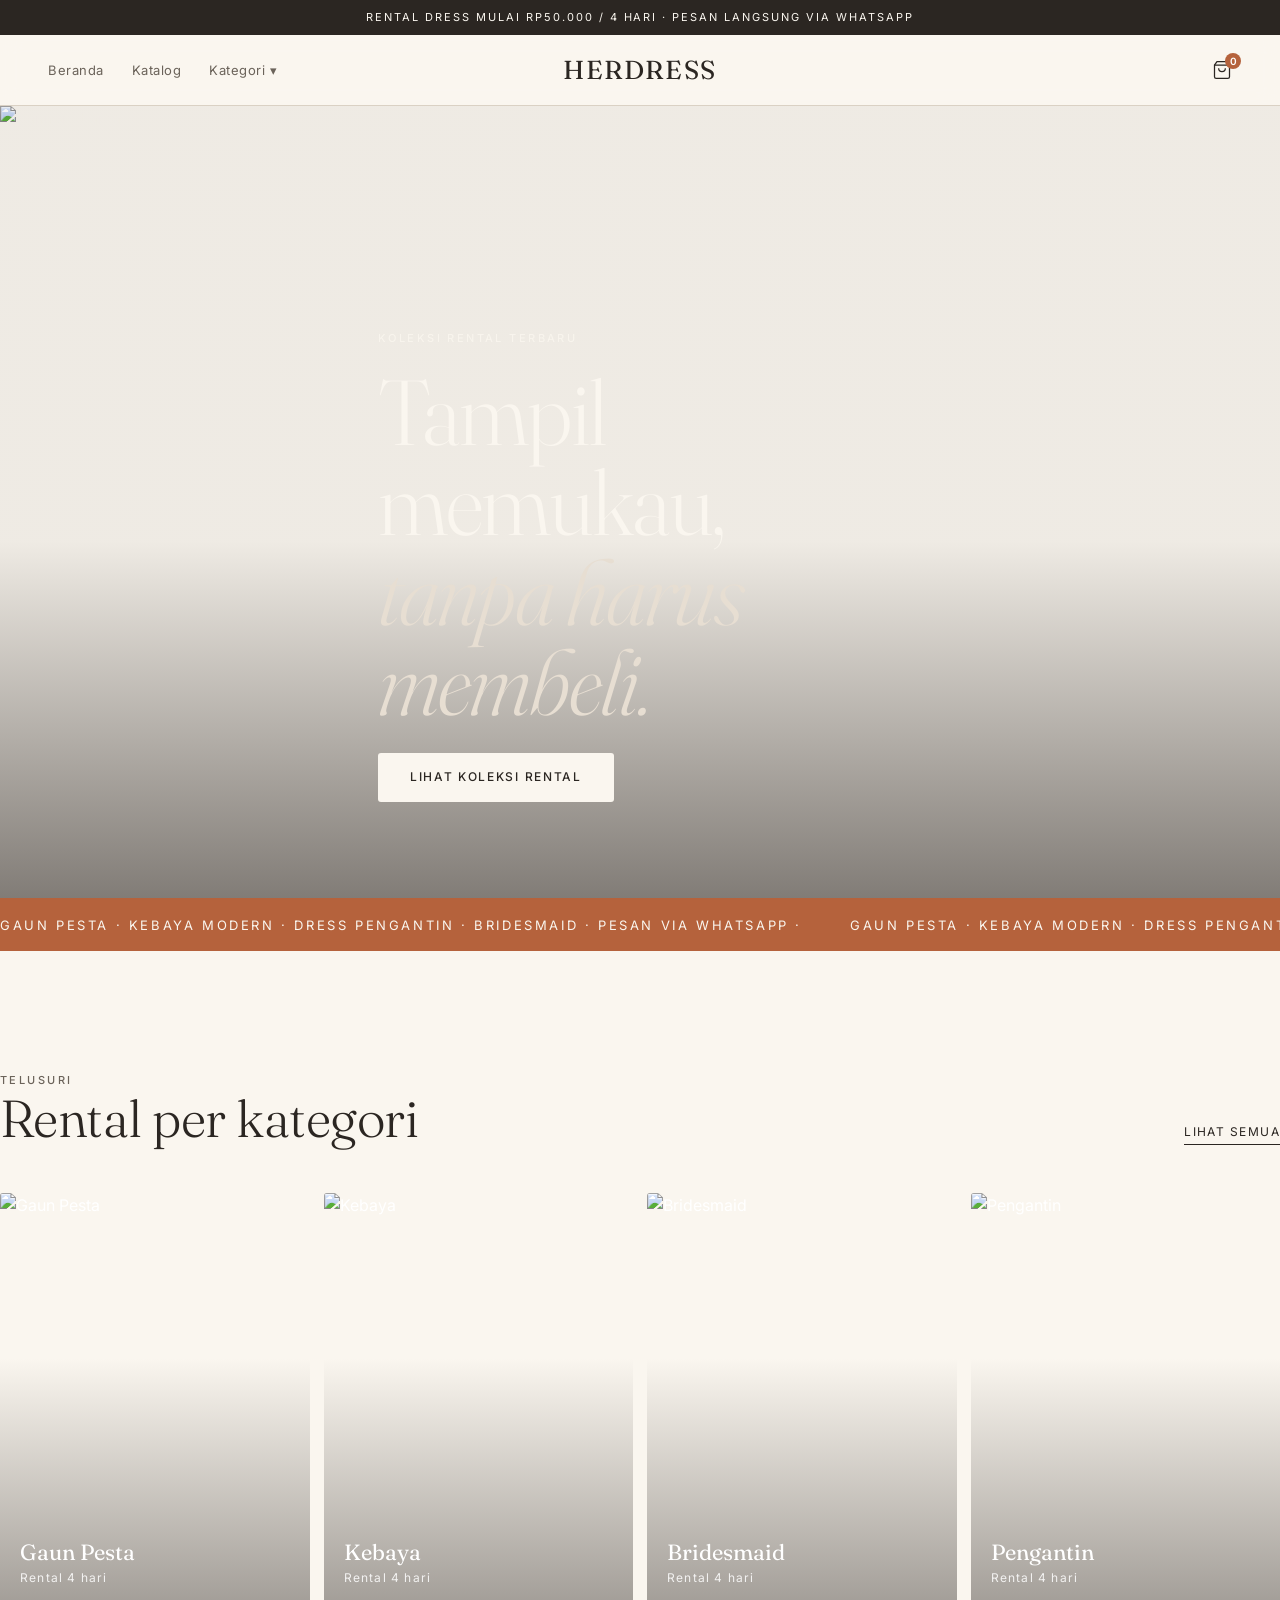
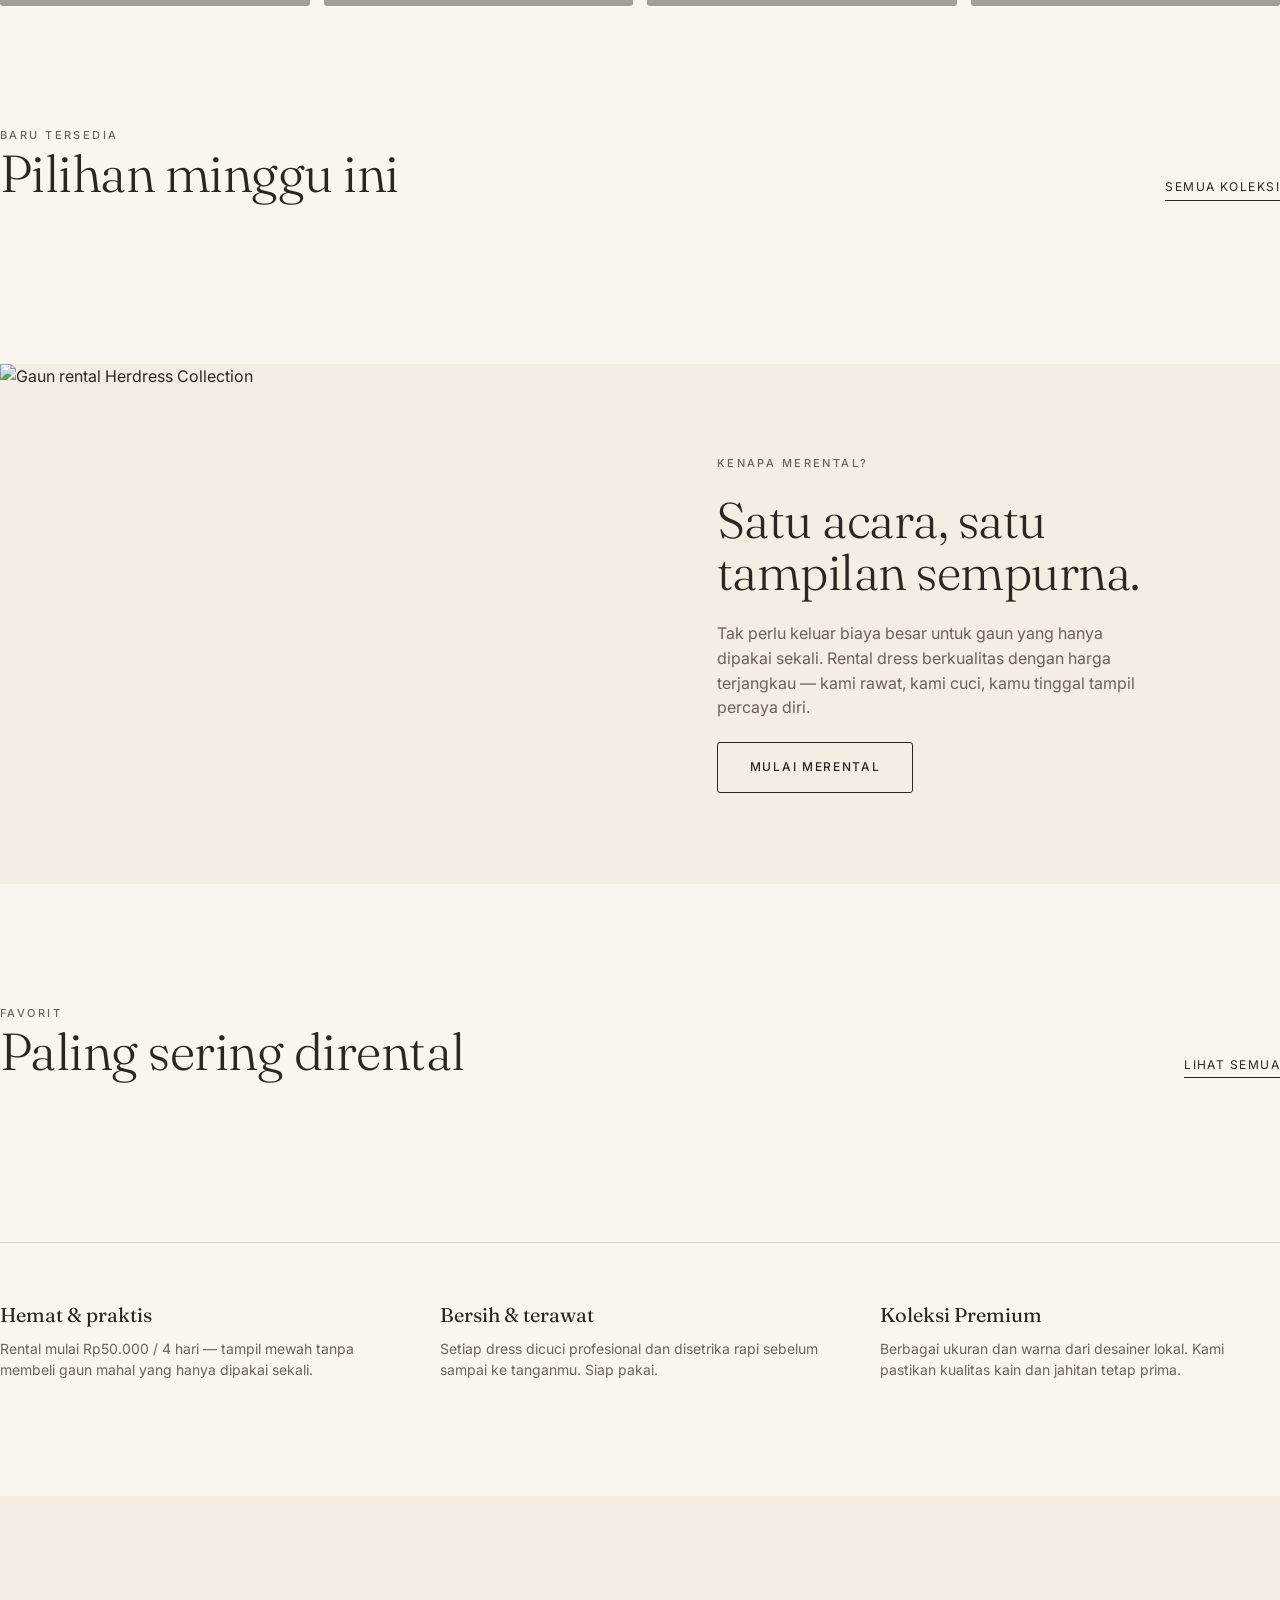
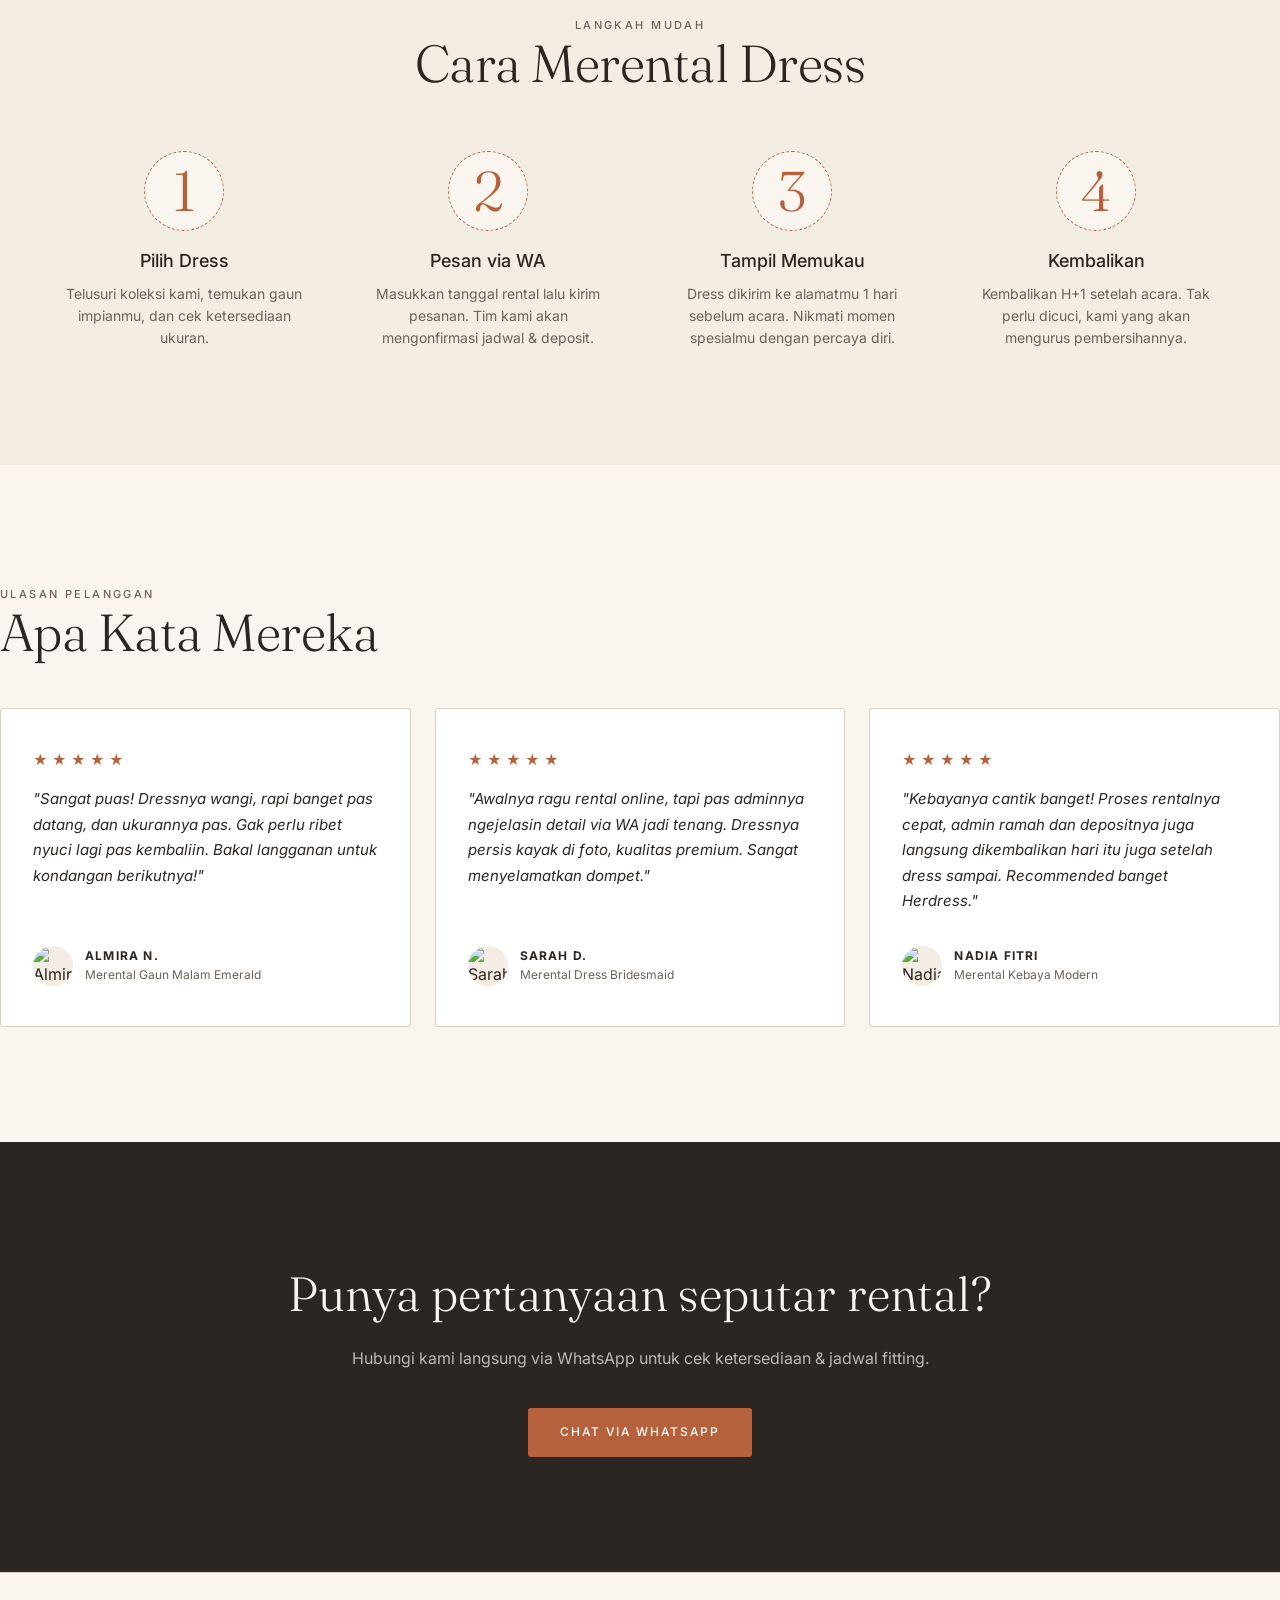
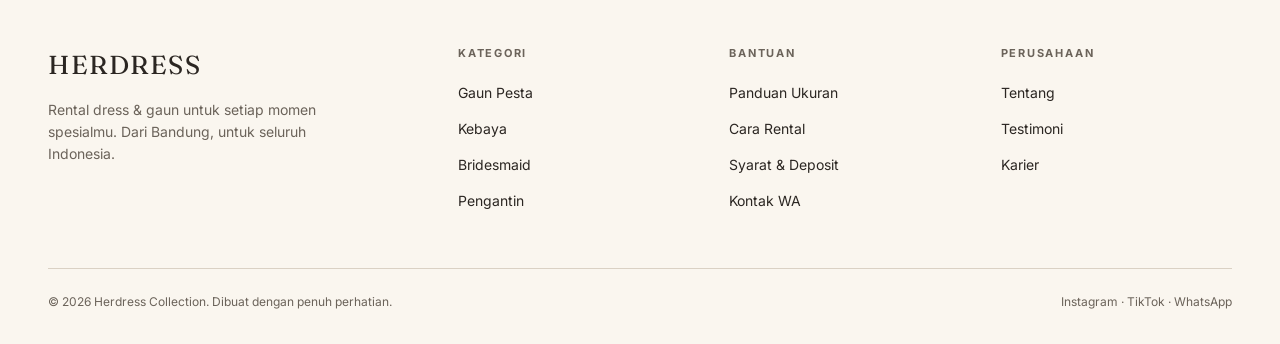
==== commit 848ee6ce: "Optimize SEO metadata with primary keywords" ====
--- a/index.html
+++ b/index.html
@@ -3,8 +3,16 @@
 <head>
   <meta charset="UTF-8" />
   <meta name="viewport" content="width=device-width, initial-scale=1.0" />
-  <title>Herdress Collection — Rental Gaun Pesta & Kebaya Premium</title>
-  <meta name="description" content="Temukan koleksi rental gaun pesta, kebaya modern, bridesmaid, dan gaun pengantin premium di Herdress Collection. Tampil memukau tanpa harus membeli." />
+  <title>Herdress Collection — Rental Gaun Pesta, Kebaya, & Dress Premium</title>
+  <meta name="description" content="Herdress Collection menyediakan layanan rental gaun pesta, kebaya modern, bridesmaid, dan dress pengantin premium. Sewa baju elegan dengan mudah, bersih, dan hemat." />
+  <meta name="keywords" content="Herdress Collection, rental gaun, rental kebaya, sewa dress, sewa gaun pesta, rental gaun pengantin, sewa baju bridesmaid, sewa gaun murah, rental dress premium" />
+
+  <!-- Open Graph (untuk share WA / Sosmed) -->
+  <meta property="og:title" content="Herdress Collection — Rental Gaun Pesta & Kebaya Premium" />
+  <meta property="og:description" content="Sewa gaun elegan untuk momen spesialmu tanpa harus membeli. Hemat, praktis, dan selalu tampil memukau bersama Herdress Collection." />
+  <meta property="og:type" content="website" />
+  <meta property="og:url" content="https://herdresscollection.com/" />
+
   <link rel="canonical" href="https://herdresscollection.com/" />
   <link rel="preconnect" href="https://fonts.googleapis.com" />
   <link rel="preconnect" href="https://fonts.gstatic.com" crossorigin />
@@ -281,7 +289,17 @@
       const catsGrid = document.getElementById("catsGrid");
       if (catsGrid && typeof CATEGORIES !== "undefined") {
         catsGrid.innerHTML = CATEGORIES.map(c => {
-          const imgSrc = c.img || `https://placehold.co/800x1200?text=${encodeURIComponent(c.name)}`;
+          // Prioritas foto kategori:
+          // 1) Foto yang di-upload manual di admin (kolom img)
+          // 2) Otomatis: foto produk pertama yang ada di kategori ini
+          // 3) Placeholder abu-abu jika belum ada produk sama sekali
+          let imgSrc = c.img;
+          if (!imgSrc && typeof PRODUCTS !== "undefined") {
+            const firstProduct = PRODUCTS.find(p => p.cat === c.slug && p.img);
+            if (firstProduct) imgSrc = firstProduct.img;
+          }
+          if (!imgSrc) imgSrc = `https://placehold.co/800x1200?text=${encodeURIComponent(c.name)}`;
+
           return `
             <a href="shop.html?cat=${c.slug}" class="cat">
               <img src="${imgSrc}" alt="${c.name}" />
--- a/css/style.css
+++ b/css/style.css
@@ -137,6 +137,7 @@
   padding: 8px; min-width: 200px; display: flex; flex-direction: column; gap: 2px;
   opacity: 0; visibility: hidden; transition: all .25s var(--ease); z-index: 60;
   box-shadow: 0 12px 30px rgba(30,24,20,.1);
+  max-height: 60vh; overflow-y: auto;
 }
 .nav-dd:hover .nav-dd__menu { opacity: 1; visibility: visible; transform: translateX(-50%) translateY(4px); }
 .nav-dd__menu a { padding: 9px 12px; font-size: 13px; border-radius: 2px; color: var(--ink-soft); transition: all .2s; }
@@ -146,7 +147,7 @@
 /* Label grup di mobile nav */
 .mobile-nav__label {
   font-size: 11px; letter-spacing: .18em; text-transform: uppercase;
-  color: var(--ink-soft); margin-top: 18px; padding: 6px 0;
+  color: var(--ink-soft); margin-top: 14px; padding: 6px 0;
 }
 
 .brand {
@@ -597,11 +598,52 @@
   background: var(--cream);
   transform: translateX(-100%);
   transition: transform .4s var(--ease);
-  padding: 90px var(--gut) 40px;
-  display: flex; flex-direction: column; gap: 6px;
+  display: flex; flex-direction: column;
+  overflow-y: auto;
 }
 .mobile-nav.open { transform: translateX(0); }
-.mobile-nav a { font-family: var(--serif); font-size: 30px; font-weight: 300; padding: 10px 0; border-bottom: 1px solid var(--line); }
+.mobile-nav__head {
+  display: flex; align-items: center; justify-content: space-between;
+  padding: 18px var(--gut);
+  border-bottom: 1px solid var(--line);
+  position: sticky; top: 0; background: var(--cream); z-index: 2;
+}
+.mobile-nav__brand {
+  font-family: var(--serif); font-size: 22px; letter-spacing: .06em; color: var(--ink);
+}
+.mobile-nav__close {
+  display: inline-flex; align-items: center; justify-content: center;
+  width: 40px; height: 40px; color: var(--ink);
+  background: none; border: none; cursor: pointer;
+}
+.mobile-nav__close:hover { color: var(--clay); }
+.mobile-nav__links {
+  display: flex; flex-direction: column; gap: 2px;
+  padding: 20px var(--gut) 40px;
+}
+.mobile-nav a { font-family: var(--serif); font-size: 22px; font-weight: 300; padding: 12px 0; border-bottom: 1px solid var(--line); }
+
+/* Accordion dropdown di mobile nav */
+.mobile-dd { border-bottom: 1px solid var(--line); }
+.mobile-dd__trigger {
+  width: 100%; background: none; border: none; cursor: pointer;
+  display: flex; align-items: center; justify-content: space-between;
+  font-family: var(--serif); font-size: 22px; font-weight: 300; color: var(--ink);
+  padding: 12px 0; text-align: left;
+}
+.mobile-dd__arrow { transition: transform .3s var(--ease); color: var(--ink-soft); flex: 0 0 auto; }
+.mobile-dd.open .mobile-dd__arrow { transform: rotate(180deg); }
+.mobile-dd__panel {
+  max-height: 0; overflow: hidden;
+  transition: max-height .35s var(--ease);
+}
+.mobile-dd.open .mobile-dd__panel { max-height: 60vh; overflow-y: auto; }
+.mobile-dd__panel a {
+  display: block; width: 100%;
+  font-size: 19px; padding: 15px 0; color: var(--ink);
+  border-bottom: 1px solid var(--line);
+}
+.mobile-dd__panel a:last-child { border-bottom: none; }
 
 /* ============================================================
    Harga /hari kecil
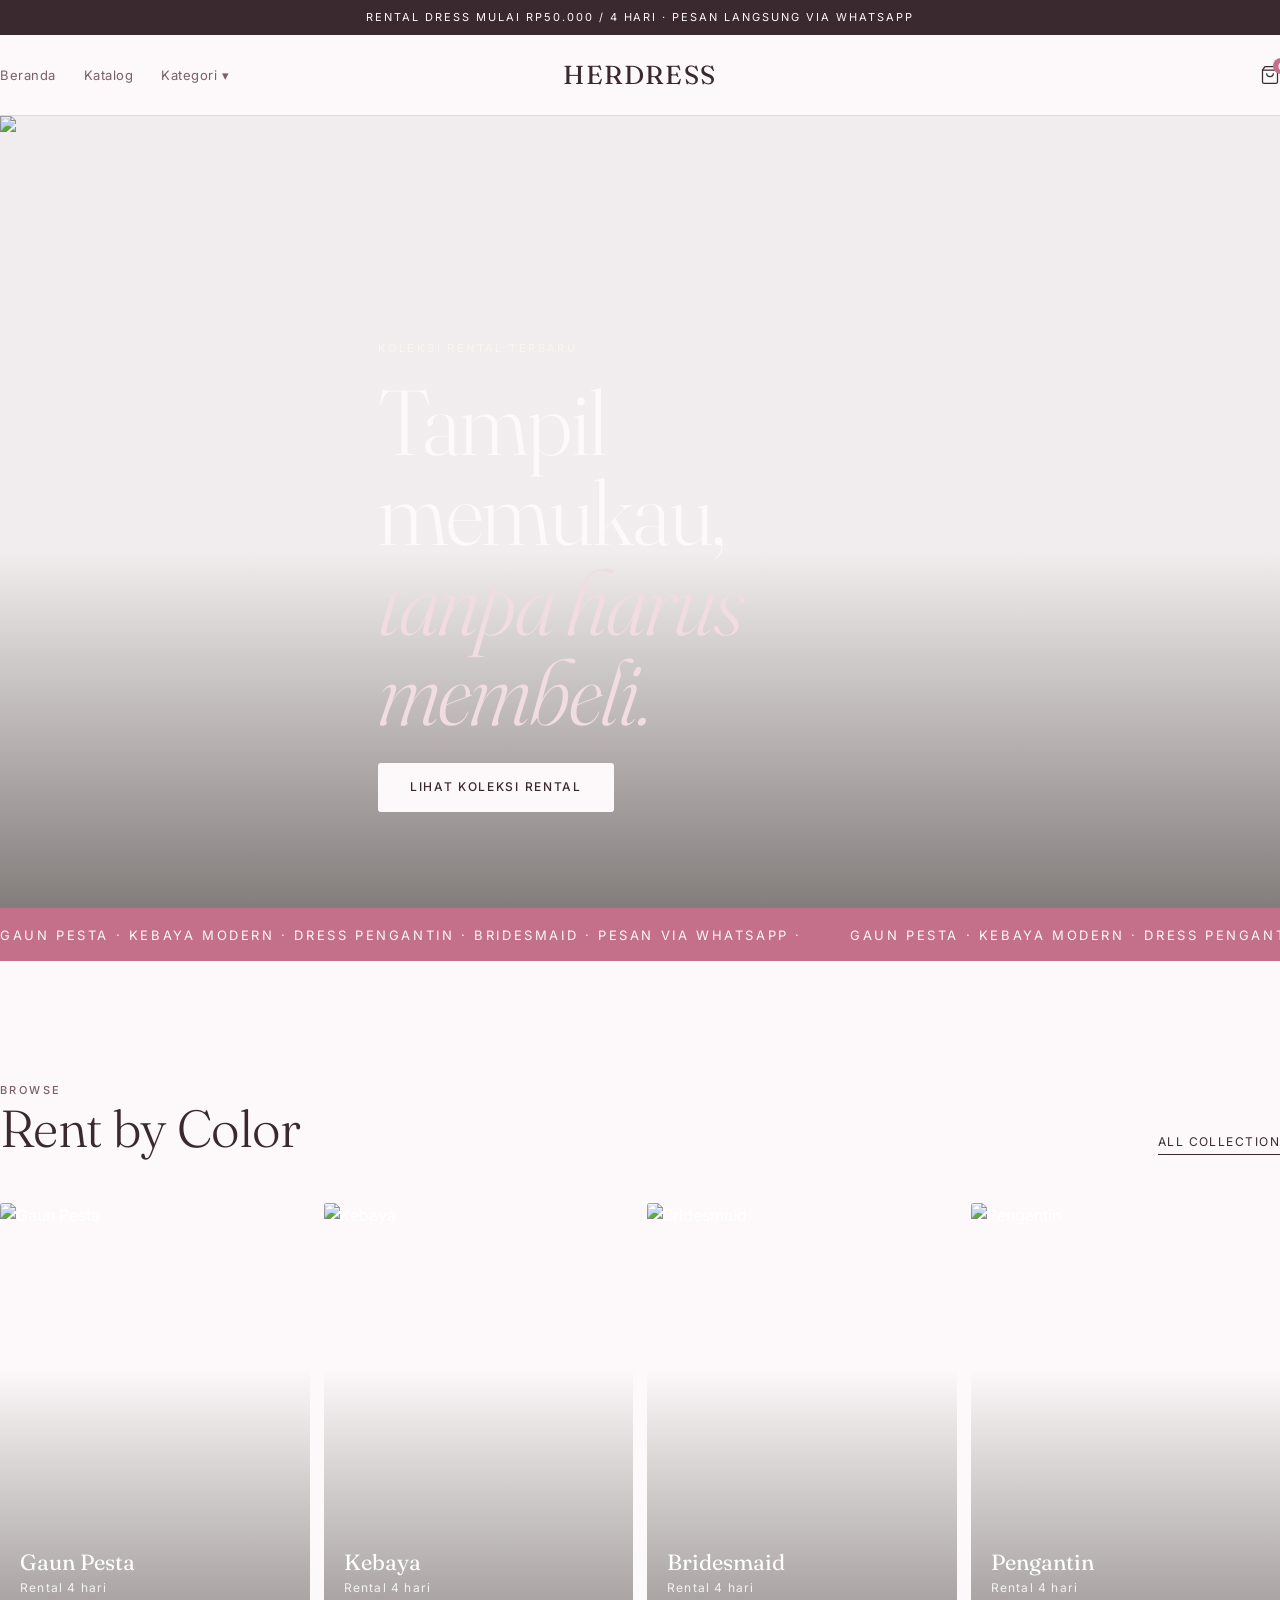
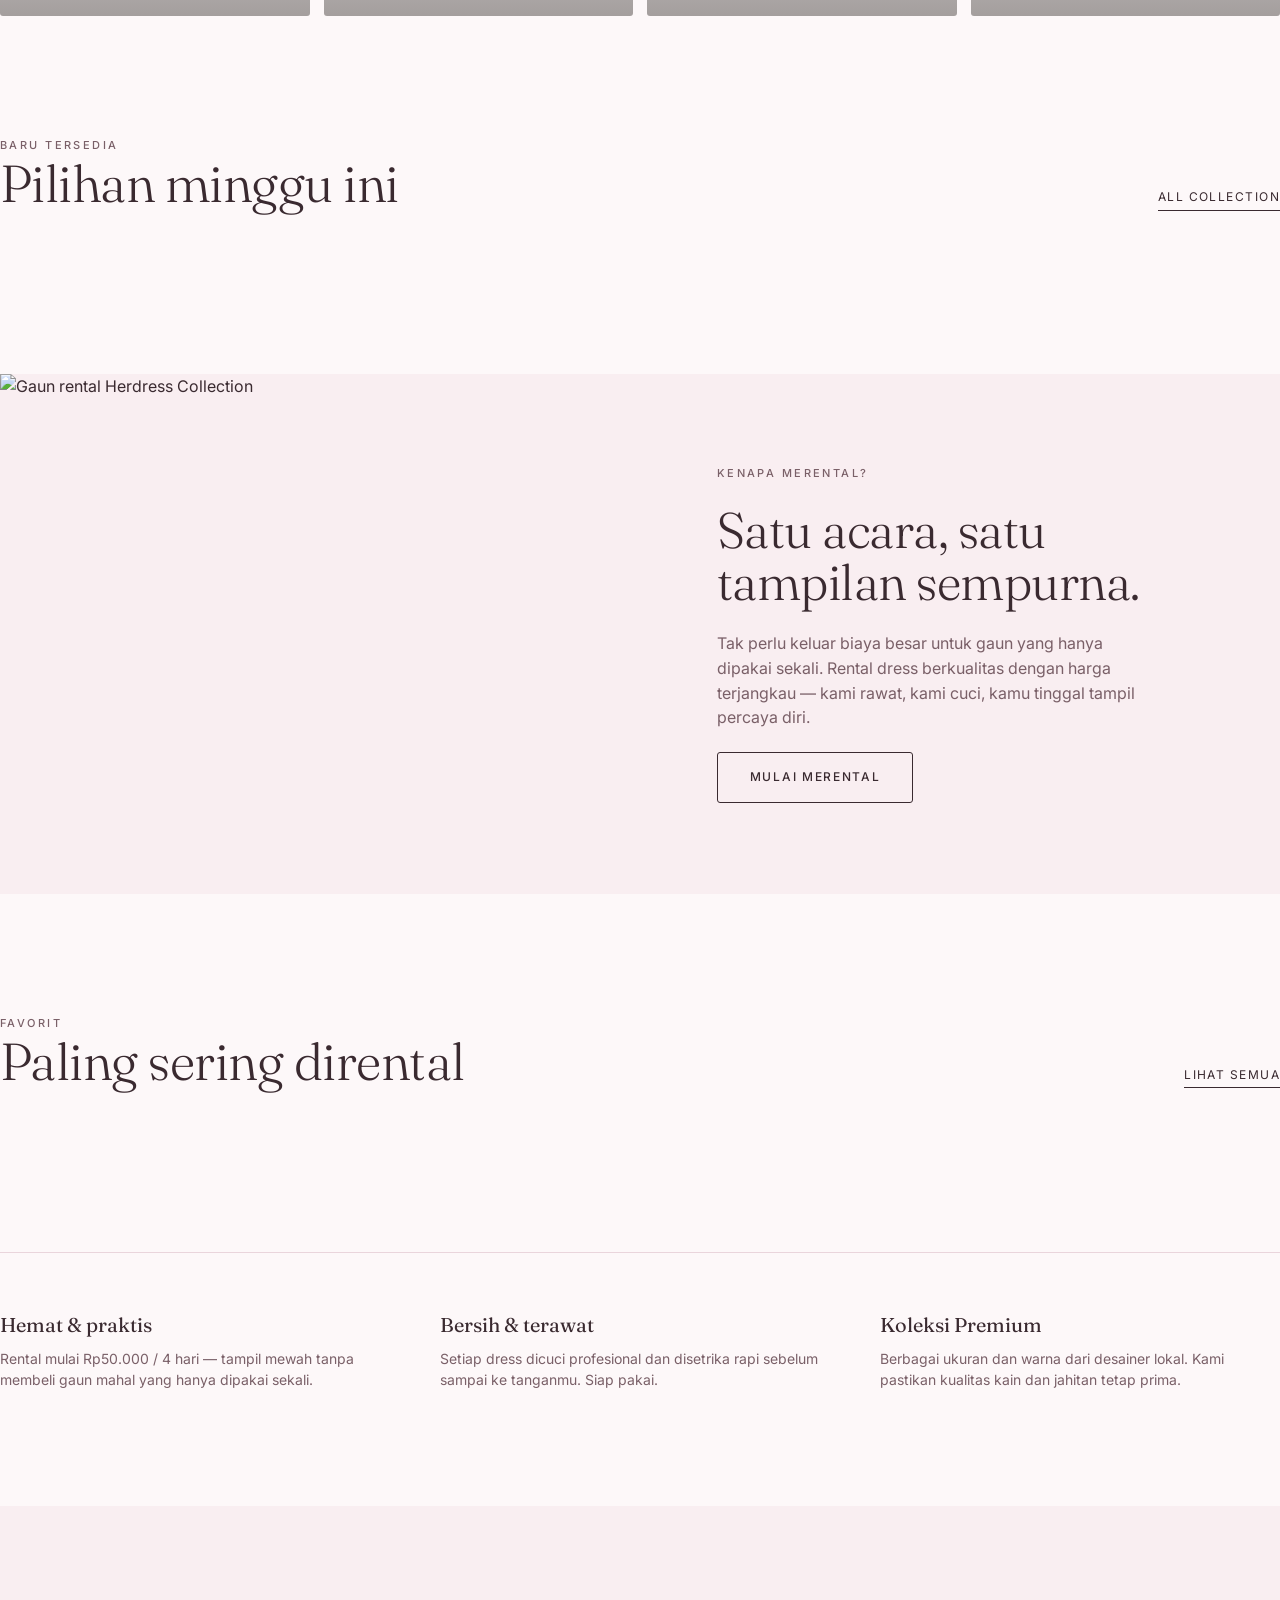
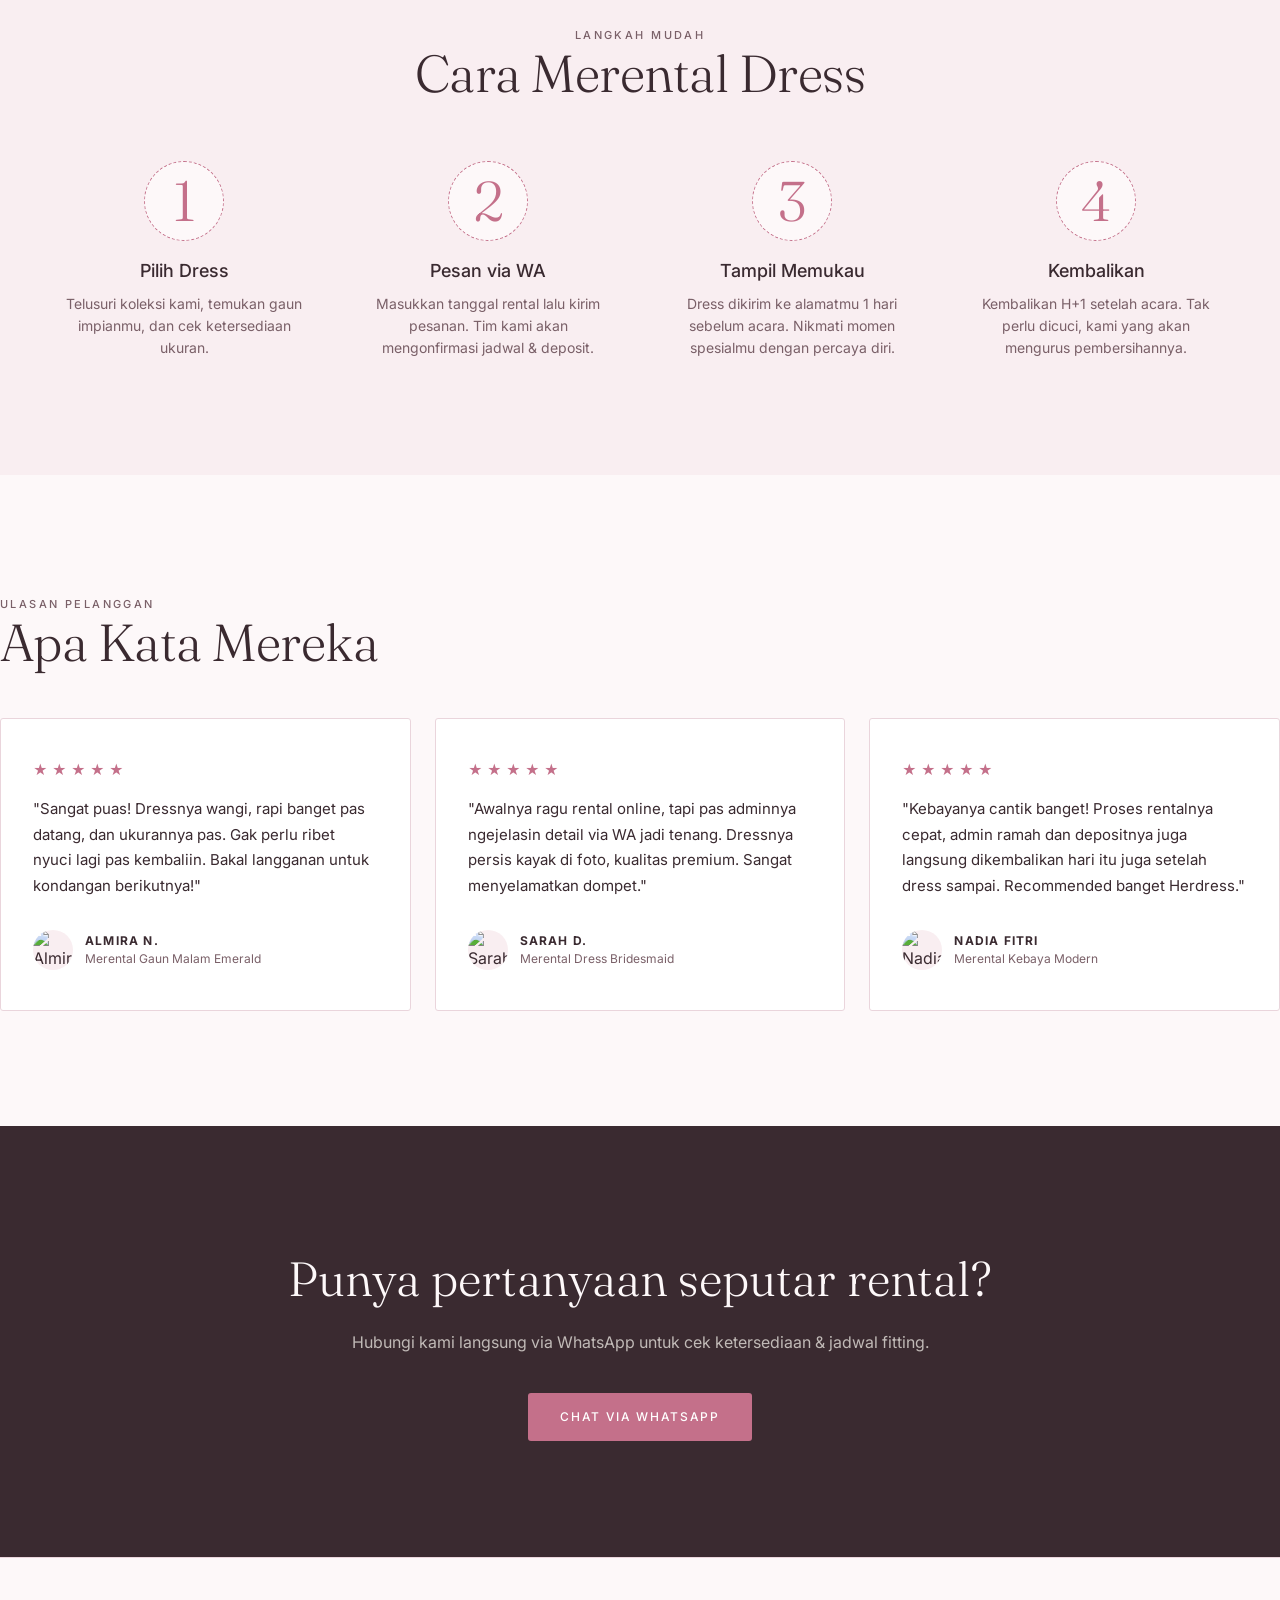
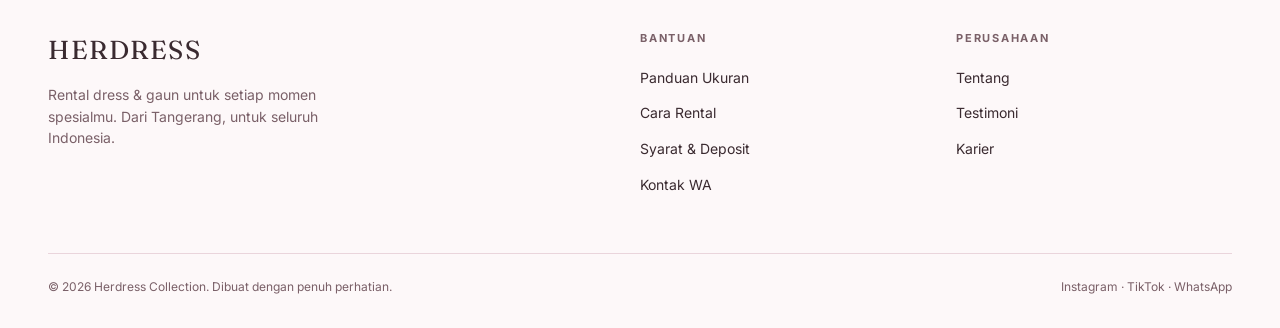
==== commit 52953bc6: "feat: perombakan besar Herdress Collection (Supabase Auth, Menu Builder dinamis, SEO update, dan tem" ====
--- a/index.html
+++ b/index.html
@@ -3,13 +3,13 @@
 <head>
   <meta charset="UTF-8" />
   <meta name="viewport" content="width=device-width, initial-scale=1.0" />
-  <title>Herdress Collection — Rental Gaun Pesta, Kebaya, & Dress Premium</title>
-  <meta name="description" content="Herdress Collection menyediakan layanan rental gaun pesta, kebaya modern, bridesmaid, dan dress pengantin premium. Sewa baju elegan dengan mudah, bersih, dan hemat." />
-  <meta name="keywords" content="Herdress Collection, rental gaun, rental kebaya, sewa dress, sewa gaun pesta, rental gaun pengantin, sewa baju bridesmaid, sewa gaun murah, rental dress premium" />
+  <title>Herdress Collection | Rental Dress & Gaun Pesta Premium</title>
+  <meta name="description" content="Herdress Collection menyediakan rental dress premium untuk pesta, bridesmaid, wisuda, ulang tahun, gala dinner, dan berbagai acara formal spesial. Bersih, berkualitas, dan mudah disewa." />
+  <meta name="keywords" content="rental dress, sewa dress, rental gaun pesta, sewa gaun pesta, party dress rental, evening dress rental, bridesmaid dress rental, cocktail dress rental, dress wisuda, dress birthday, dress kondangan, dress formal, premium dress rental, Herdress Collection" />
 
   <!-- Open Graph (untuk share WA / Sosmed) -->
-  <meta property="og:title" content="Herdress Collection — Rental Gaun Pesta & Kebaya Premium" />
-  <meta property="og:description" content="Sewa gaun elegan untuk momen spesialmu tanpa harus membeli. Hemat, praktis, dan selalu tampil memukau bersama Herdress Collection." />
+  <meta property="og:title" content="Herdress Collection | Rental Dress & Gaun Pesta Premium" />
+  <meta property="og:description" content="Herdress Collection menyediakan rental dress premium untuk pesta, bridesmaid, wisuda, ulang tahun, gala dinner, dan berbagai acara formal spesial. Bersih, berkualitas, dan mudah disewa." />
   <meta property="og:type" content="website" />
   <meta property="og:url" content="https://herdresscollection.com/" />
 
@@ -31,7 +31,7 @@
       <button class="burger icon-btn" id="burger" aria-label="Menu">
         <svg width="22" height="22" viewBox="0 0 24 24" fill="none" stroke="currentColor" stroke-width="1.5"><path d="M3 6h18M3 12h18M3 18h18"/></svg>
       </button>
-      <a href="index.html" class="brand">HERDRESS</a>
+      <a href="/" class="brand">HERDRESS</a>
       <div class="header__actions">
         <button class="icon-btn" id="cartOpen" aria-label="Keranjang Rental">
           <svg width="20" height="20" viewBox="0 0 24 24" fill="none" stroke="currentColor" stroke-width="1.5"><path d="M6 2 3 6v14a2 2 0 0 0 2 2h14a2 2 0 0 0 2-2V6l-3-4Z"/><path d="M3 6h18M16 10a4 4 0 0 1-8 0"/></svg>
@@ -66,10 +66,10 @@
   <section class="section wrap">
     <div class="section__head">
       <div>
-        <span class="eyebrow">Telusuri</span>
-        <h2>Rental per kategori</h2>
-      </div>
-      <a href="shop.html">Lihat semua</a>
+        <span class="eyebrow">Browse</span>
+        <h2>Rent by Color</h2>
+      </div>
+      <a href="shop.html">All Collection</a>
     </div>
     <div class="cats" id="catsGrid">
       <!-- Diisi dinamis oleh JS dari database Kategori -->
@@ -83,7 +83,7 @@
         <span class="eyebrow">Baru tersedia</span>
         <h2>Pilihan minggu ini</h2>
       </div>
-      <a href="shop.html">Semua koleksi</a>
+      <a href="shop.html">All Collection</a>
     </div>
     <div class="grid" id="featuredGrid"><!-- injected by JS --></div>
   </section>
@@ -225,11 +225,7 @@
       <div class="footer__grid">
         <div class="footer__brand">
           <div class="brand">HERDRESS</div>
-          <p>Rental dress & gaun untuk setiap momen spesialmu. Dari Bandung, untuk seluruh Indonesia.</p>
-        </div>
-        <div>
-          <h5>Kategori</h5>
-          <ul><li><a href="shop.html">Gaun Pesta</a></li><li><a href="shop.html">Kebaya</a></li><li><a href="shop.html">Bridesmaid</a></li><li><a href="shop.html">Pengantin</a></li></ul>
+          <p>Rental dress & gaun untuk setiap momen spesialmu. Dari Tangerang, untuk seluruh Indonesia.</p>
         </div>
         <div>
           <h5>Bantuan</h5>
--- a/css/style.css
+++ b/css/style.css
@@ -1,19 +1,19 @@
 /* ============================================================
-   TERRA — Warm & Natural Fashion Store
+   Herdress Collection — Elegant Rose Dress Rental
    Design tokens + base styles
    ============================================================ */
 
 :root {
-  /* — Warm neutral palette — */
-  --clay:        #B5623C;  /* accent — terracotta */
-  --clay-deep:   #8F4A2C;
-  --sand:        #E7DED2;  /* borders / soft fill */
-  --oat:         #F3EDE3;  /* section tint */
-  --cream:       #FAF6EF;  /* page base */
-  --ink:         #2B2622;  /* near-black warm */
-  --ink-soft:    #6B635A;  /* secondary text */
-  --sage:        #7C8471;  /* secondary accent */
-  --line:        #DAD1C4;
+  /* — Elegant rose / pink palette — */
+  --clay:        #C4708A;  /* accent — rose pink */
+  --clay-deep:   #A24E6C;  /* deep rose */
+  --sand:        #F1DCE3;  /* borders / soft fill */
+  --oat:         #F9EEF1;  /* section tint */
+  --cream:       #FDF8F9;  /* page base */
+  --ink:         #3A2A30;  /* near-black warm plum */
+  --ink-soft:    #7A6068;  /* secondary text */
+  --sage:        #B98A9A;  /* secondary accent (muted rose) */
+  --line:        #EAD5DC;
 
   /* — Type — */
   --serif: "Fraunces", Georgia, "Times New Roman", serif;
@@ -108,7 +108,8 @@
   display: grid;
   grid-template-columns: 1fr auto 1fr;
   align-items: center;
-  height: 70px;
+  min-height: 80px;
+  padding: 10px 0;
 }
 .nav { display: flex; gap: 28px; }
 .nav a {
@@ -422,7 +423,7 @@
   border: 1px solid var(--line); display: flex; flex-direction: column;
 }
 .review-card .stars { margin-bottom: 16px; font-size: 14px; letter-spacing: 4px; }
-.review-card p { font-size: 15px; line-height: 1.7; margin-bottom: 32px; font-style: italic; flex: 1; }
+.review-card p { font-size: 15px; line-height: 1.7; margin-bottom: 32px; font-style: normal; flex: 1; color: var(--ink); }
 .review-card .reviewer { display: flex; align-items: center; gap: 12px; }
 .review-card .avatar { width: 40px; height: 40px; border-radius: 50%; background: var(--oat); object-fit: cover; }
 .review-card .rev-info { display: flex; flex-direction: column; }
@@ -449,7 +450,7 @@
    Footer
    ============================================================ */
 .footer { background: var(--cream); border-top: 1px solid var(--line); padding: 72px 0 32px; }
-.footer__grid { display: grid; grid-template-columns: 1.6fr 1fr 1fr 1fr; gap: 40px; margin-bottom: 56px; }
+.footer__grid { display: grid; grid-template-columns: 2fr 1fr 1fr; gap: 40px; margin-bottom: 56px; }
 .footer__brand .brand { text-align: left; margin-bottom: 14px; }
 .footer__brand p { color: var(--ink-soft); font-size: 14px; max-width: 34ch; }
 .footer h5 { font-size: 11px; letter-spacing: .16em; text-transform: uppercase; color: var(--ink-soft); margin-bottom: 18px; }
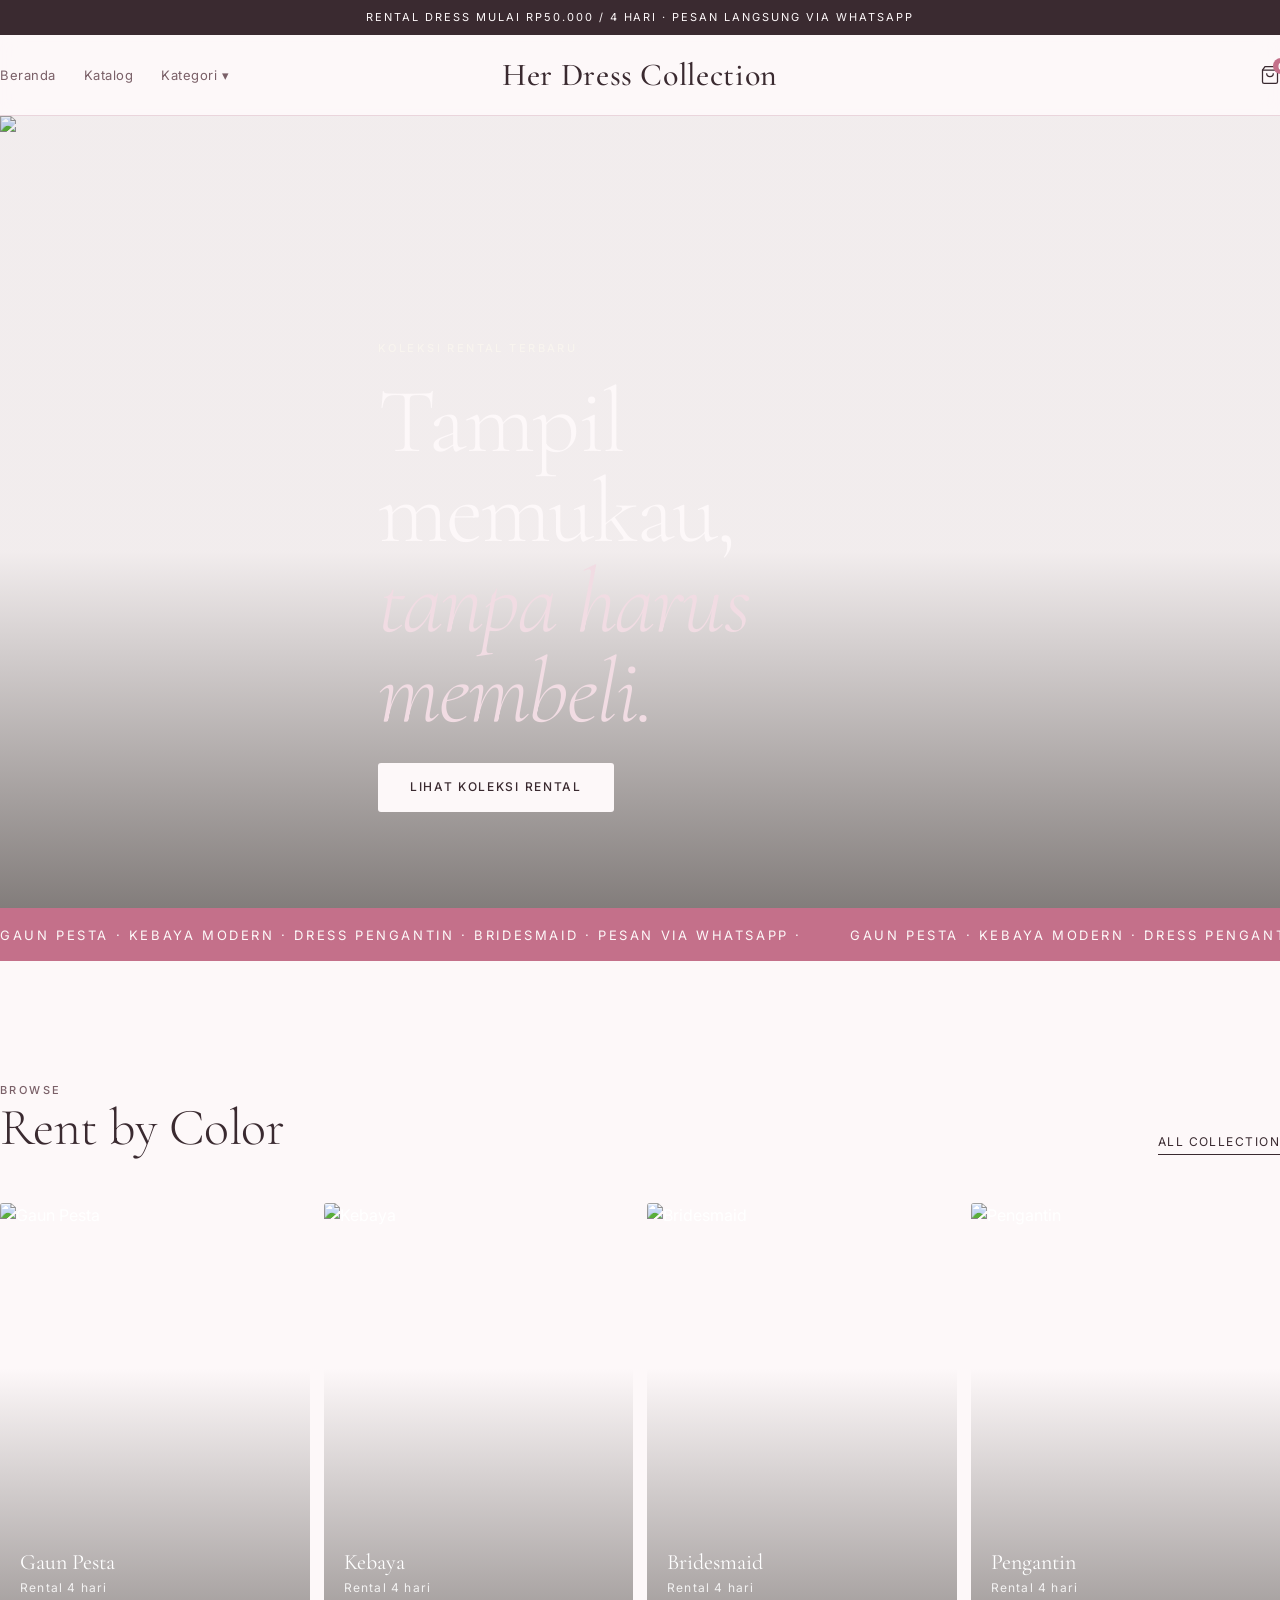
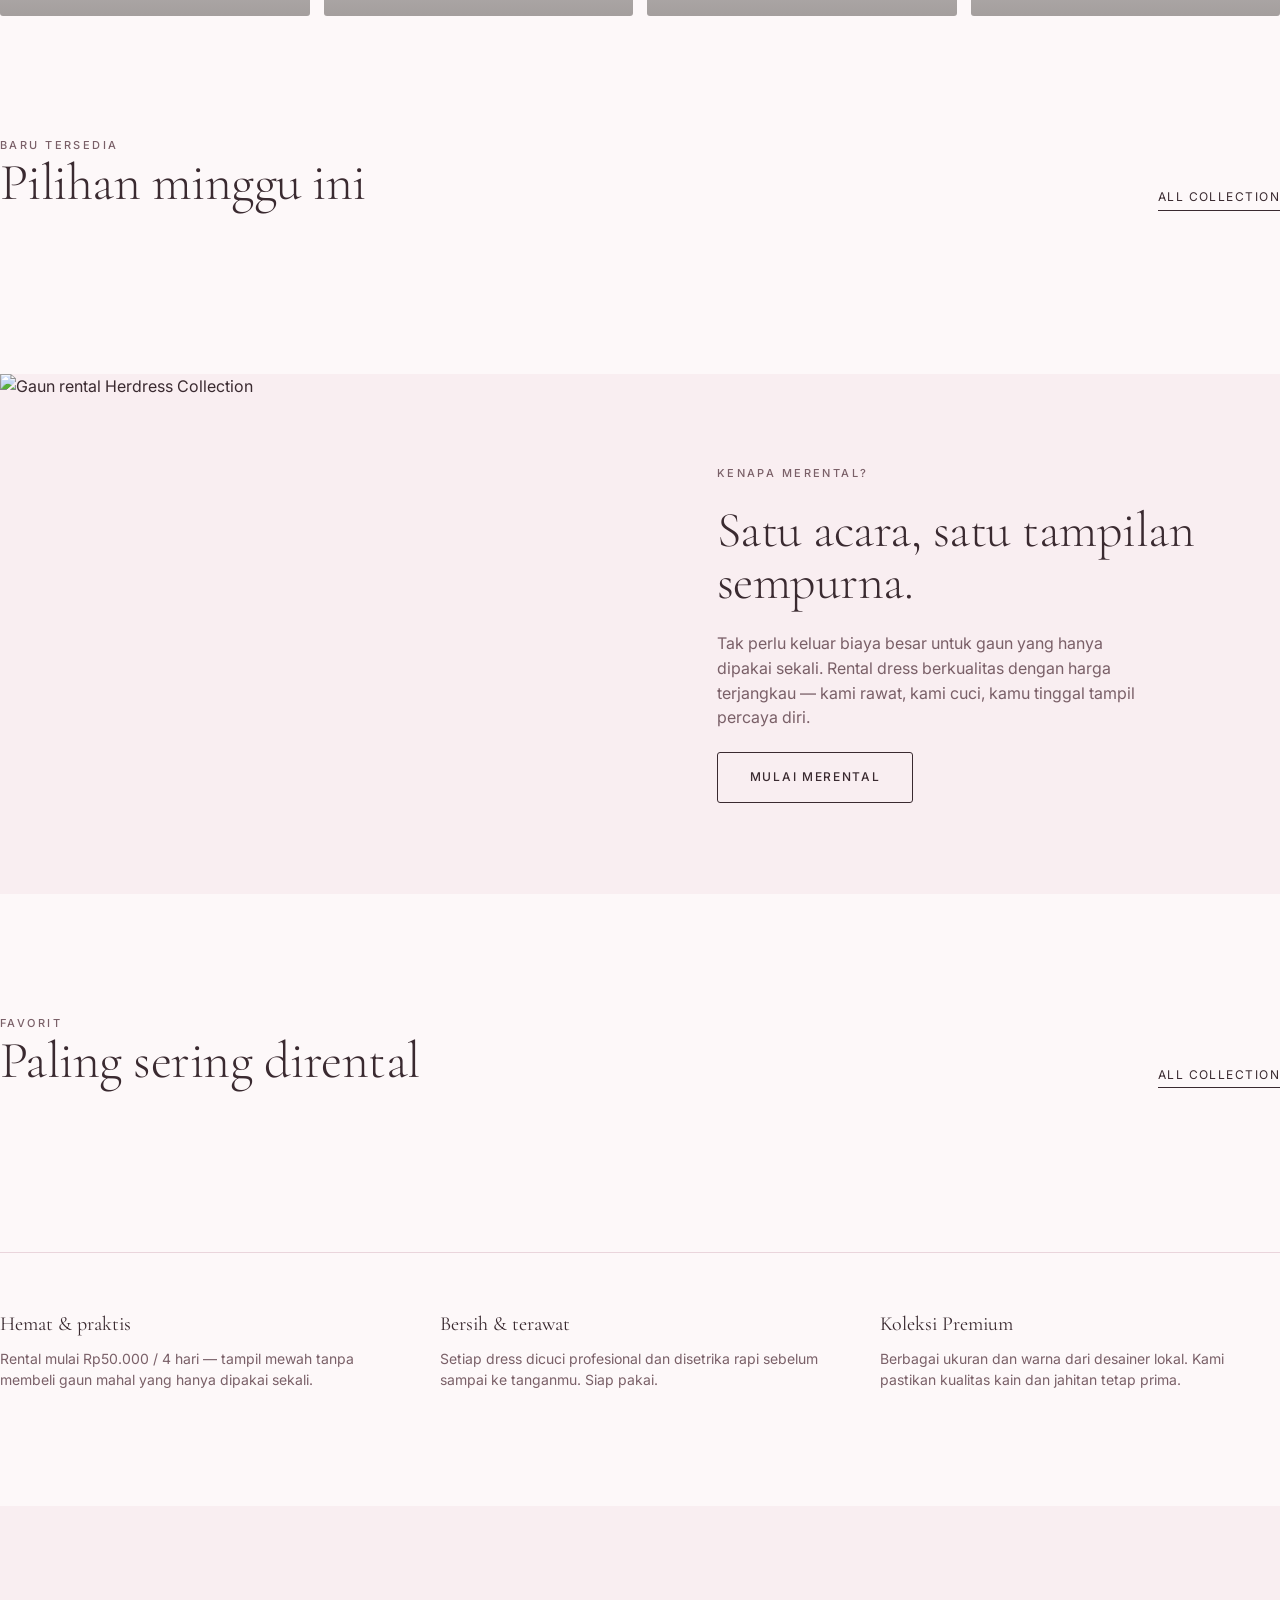
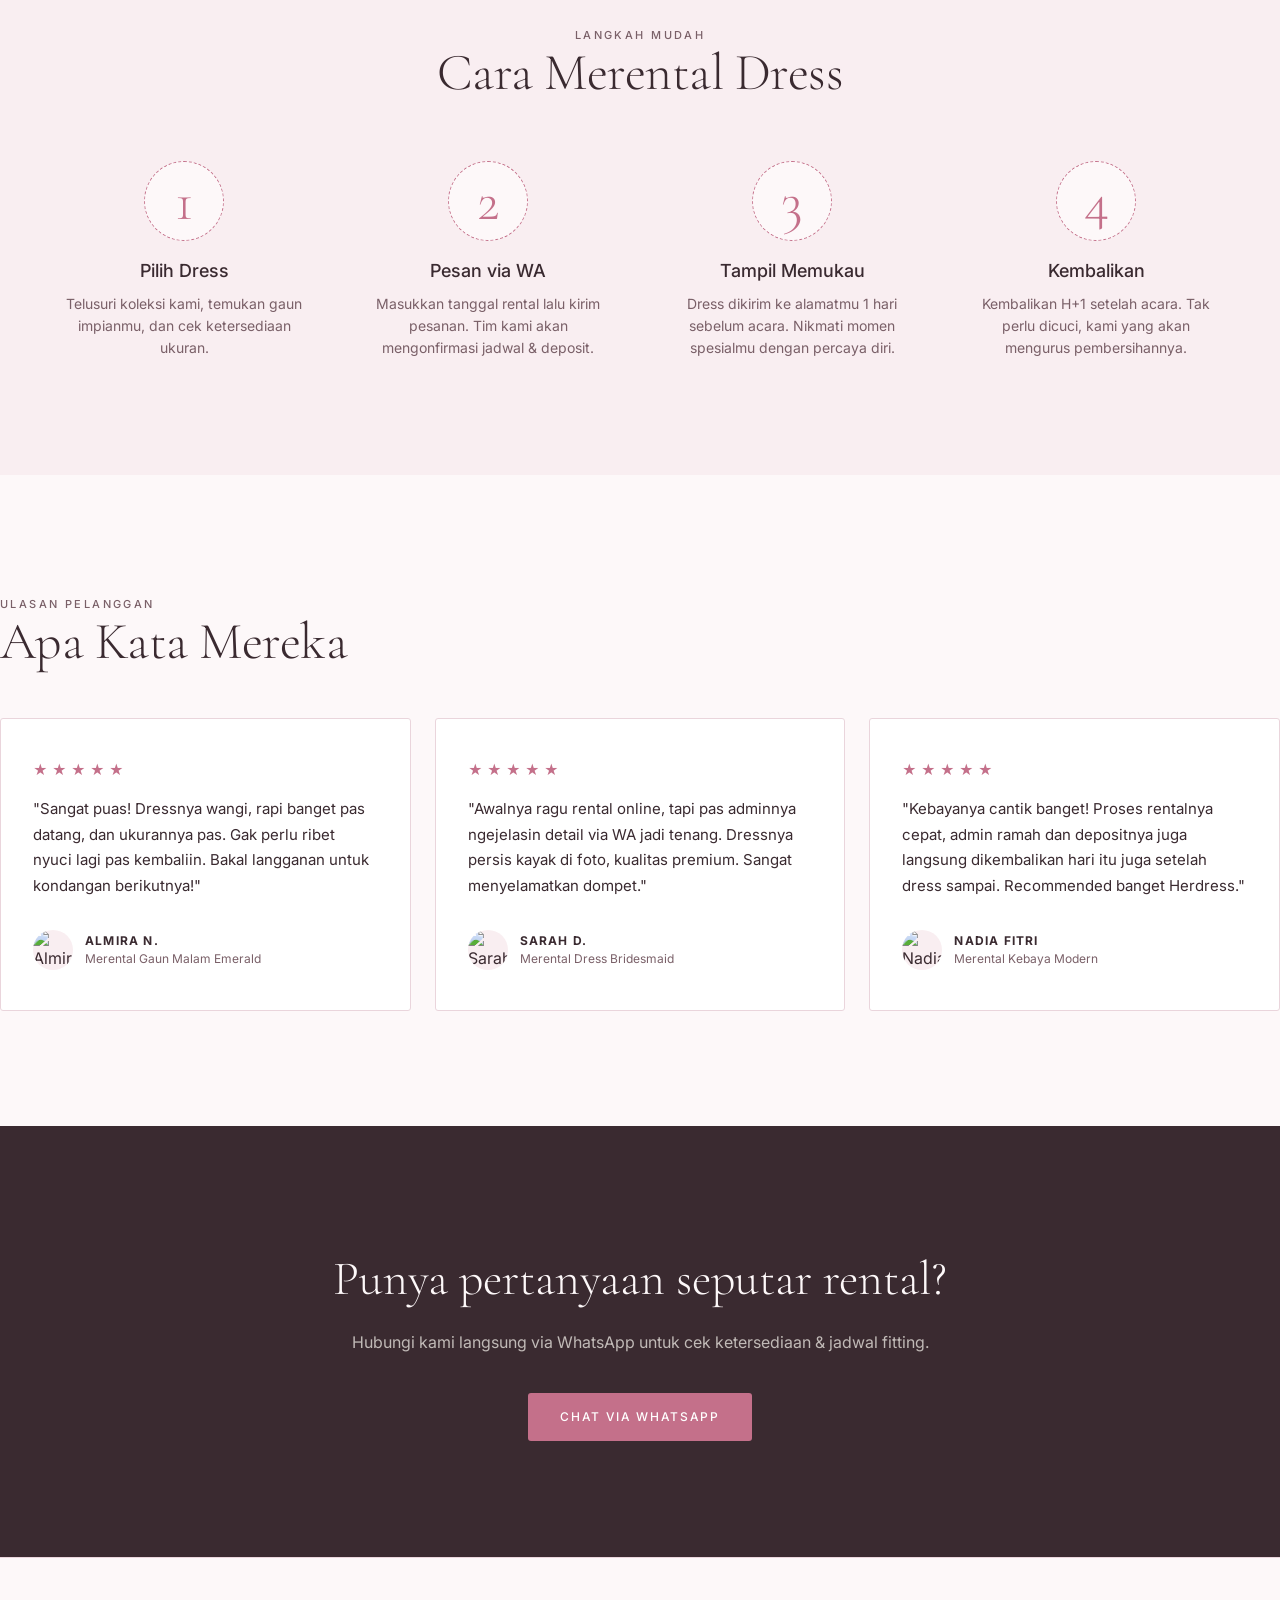
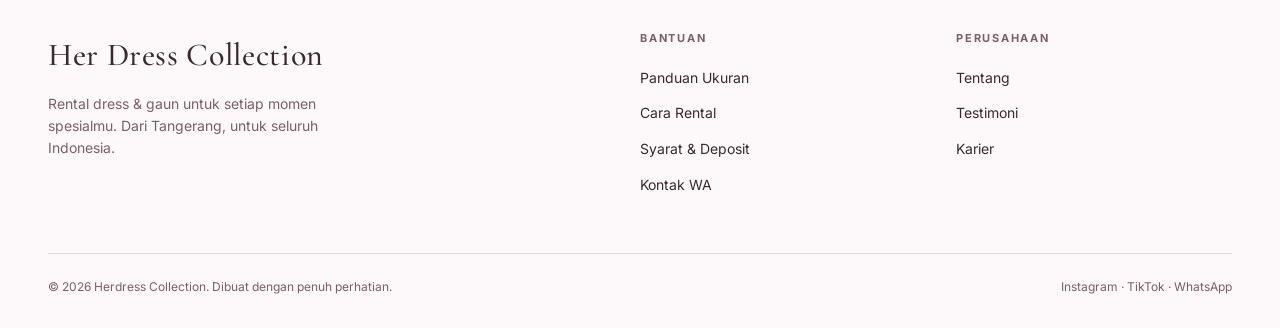
==== commit 05325ddd: "style: ganti font serif ke Cormorant Garamond dan update teks brand menjadi Her Dress Collection" ====
--- a/index.html
+++ b/index.html
@@ -16,7 +16,7 @@
   <link rel="canonical" href="https://herdresscollection.com/" />
   <link rel="preconnect" href="https://fonts.googleapis.com" />
   <link rel="preconnect" href="https://fonts.gstatic.com" crossorigin />
-  <link href="https://fonts.googleapis.com/css2?family=Fraunces:ital,opsz,wght@0,9..144,300;0,9..144,400;1,9..144,300;1,9..144,400&family=Inter:wght@400;500;600&display=swap" rel="stylesheet" />
+  <link href="https://fonts.googleapis.com/css2?family=Cormorant+Garamond:ital,wght@0,300;0,400;0,500;0,600;1,300;1,400&family=Inter:wght@400;500;600&display=swap" rel="stylesheet" />
   <link rel="stylesheet" href="css/style.css" />
 </head>
 <body>
@@ -31,7 +31,7 @@
       <button class="burger icon-btn" id="burger" aria-label="Menu">
         <svg width="22" height="22" viewBox="0 0 24 24" fill="none" stroke="currentColor" stroke-width="1.5"><path d="M3 6h18M3 12h18M3 18h18"/></svg>
       </button>
-      <a href="/" class="brand">HERDRESS</a>
+      <a href="/" class="brand">Her Dress Collection</a>
       <div class="header__actions">
         <button class="icon-btn" id="cartOpen" aria-label="Keranjang Rental">
           <svg width="20" height="20" viewBox="0 0 24 24" fill="none" stroke="currentColor" stroke-width="1.5"><path d="M6 2 3 6v14a2 2 0 0 0 2 2h14a2 2 0 0 0 2-2V6l-3-4Z"/><path d="M3 6h18M16 10a4 4 0 0 1-8 0"/></svg>
@@ -108,7 +108,7 @@
         <span class="eyebrow">Favorit</span>
         <h2>Paling sering dirental</h2>
       </div>
-      <a href="shop.html">Lihat semua</a>
+      <a href="shop.html">ALL COLLECTION</a>
     </div>
     <div class="grid" id="bestGrid"></div>
   </section>
@@ -224,7 +224,7 @@
     <div class="wrap">
       <div class="footer__grid">
         <div class="footer__brand">
-          <div class="brand">HERDRESS</div>
+          <div class="brand">Her Dress Collection</div>
           <p>Rental dress & gaun untuk setiap momen spesialmu. Dari Tangerang, untuk seluruh Indonesia.</p>
         </div>
         <div>
--- a/css/style.css
+++ b/css/style.css
@@ -16,7 +16,7 @@
   --line:        #EAD5DC;
 
   /* — Type — */
-  --serif: "Fraunces", Georgia, "Times New Roman", serif;
+  --serif: "Cormorant Garamond", Georgia, "Times New Roman", serif;
   --sans:  "Inter", -apple-system, BlinkMacSystemFont, "Segoe UI", sans-serif;
 
   /* — Rhythm — */
@@ -39,6 +39,7 @@
   line-height: 1.55;
   -webkit-font-smoothing: antialiased;
   text-rendering: optimizeLegibility;
+  overflow-x: hidden;
 }
 
 img { display: block; max-width: 100%; height: auto; }
@@ -153,9 +154,9 @@
 
 .brand {
   font-family: var(--serif);
-  font-size: 26px;
-  font-weight: 400;
-  letter-spacing: .06em;
+  font-size: 32px;
+  font-weight: 500;
+  letter-spacing: .02em;
   text-align: center;
 }
 .header__actions { display: flex; gap: 20px; justify-content: flex-end; align-items: center; }
@@ -209,10 +210,11 @@
 .hero h1 {
   font-family: var(--serif);
   font-weight: 300;
-  font-size: clamp(44px, 8vw, 92px);
+  font-size: clamp(38px, 8vw, 92px);
   line-height: .98;
   letter-spacing: -.02em;
   margin: 18px 0 26px;
+  word-wrap: break-word;
 }
 .hero h1 em { font-style: italic; color: var(--sand); }
 
@@ -795,6 +797,9 @@
   .grid { grid-template-columns: repeat(3, 1fr); }
   .footer__grid { grid-template-columns: 1fr 1fr; gap: 32px; }
   .cats { grid-template-columns: repeat(4, 1fr); }
+  .pdp { grid-template-columns: 1fr; gap: 40px; }
+  .gallery__main { aspect-ratio: 4/5; }
+  .pdp__info { position: static; }
 }
 @media (max-width: 760px) {
   .nav, .header__actions .search-desktop { display: none; }
@@ -812,17 +817,27 @@
   }
   .cats::-webkit-scrollbar { display: none; } /* Chrome/Safari */
   .cat {
-    flex: 0 0 65%; /* Lebar tiap kotak kategori di HP */
-    scroll-snap-align: start;
+    flex: 0 0 75%; /* Lebar tiap kotak kategori di HP disesuaikan */
+    scroll-snap-align: center;
   }
 
   .grid { grid-template-columns: repeat(2, 1fr); gap: 20px 12px; }
   .split { grid-template-columns: 1fr; }
-  .split__img { min-height: 340px; }
+  .split__img { min-height: 300px; }
+  .split__body h2 { font-size: 32px; }
+  .split__body { padding: 40px var(--gut); }
+
   .values { grid-template-columns: 1fr; gap: 28px; }
-  .steps-grid { grid-template-columns: 1fr 1fr; gap: 40px 24px; }
+  .steps-grid { grid-template-columns: 1fr; gap: 32px; }
   .review-grid { grid-template-columns: 1fr; }
+
+  .footer__grid { grid-template-columns: 1fr; gap: 32px; }
   .footer__bottom { flex-direction: column; gap: 10px; text-align: center; }
   .quick { display: none; }
+
   .admin-layout { grid-template-columns: 1fr; gap: 24px; }
-}
+  .admin-form__row { grid-template-columns: 1fr !important; gap: 16px; }
+
+  .checkout-form__row { grid-template-columns: 1fr; gap: 12px; }
+  .drawer { width: 100%; }
+}
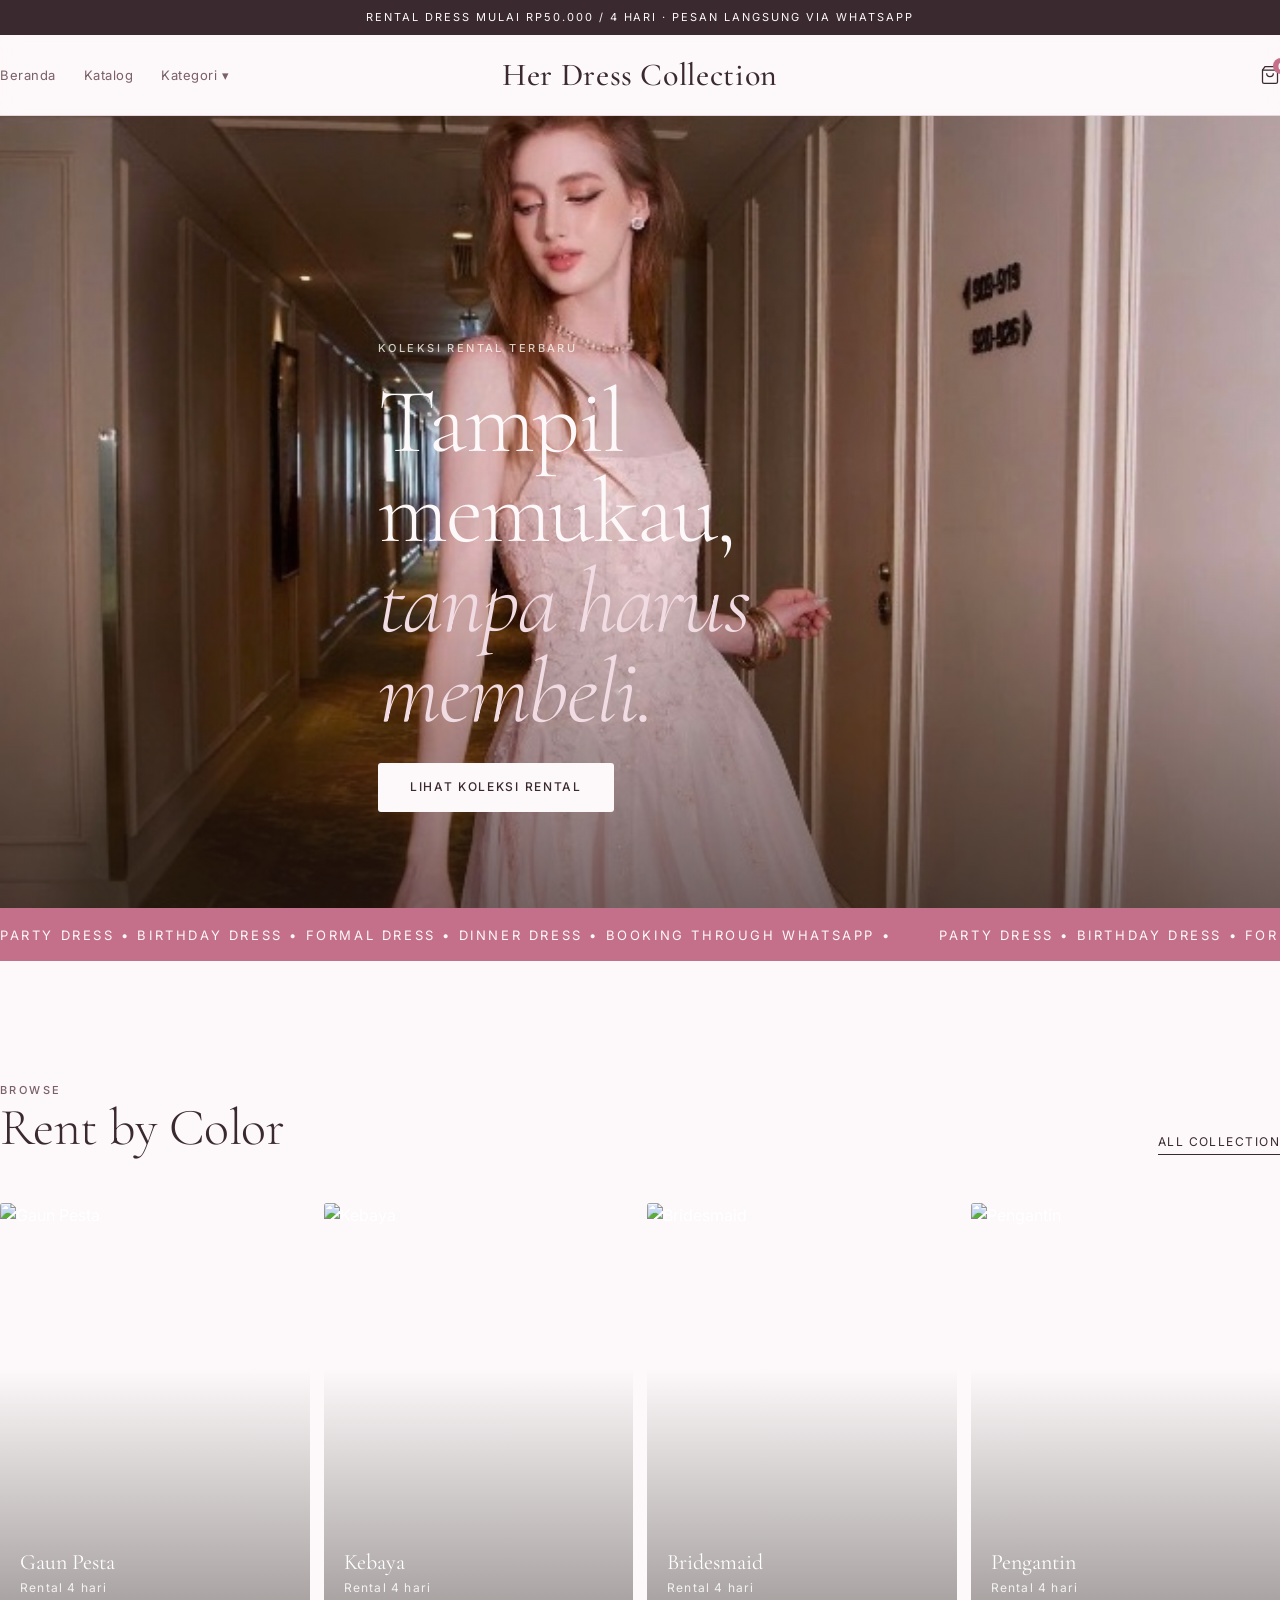
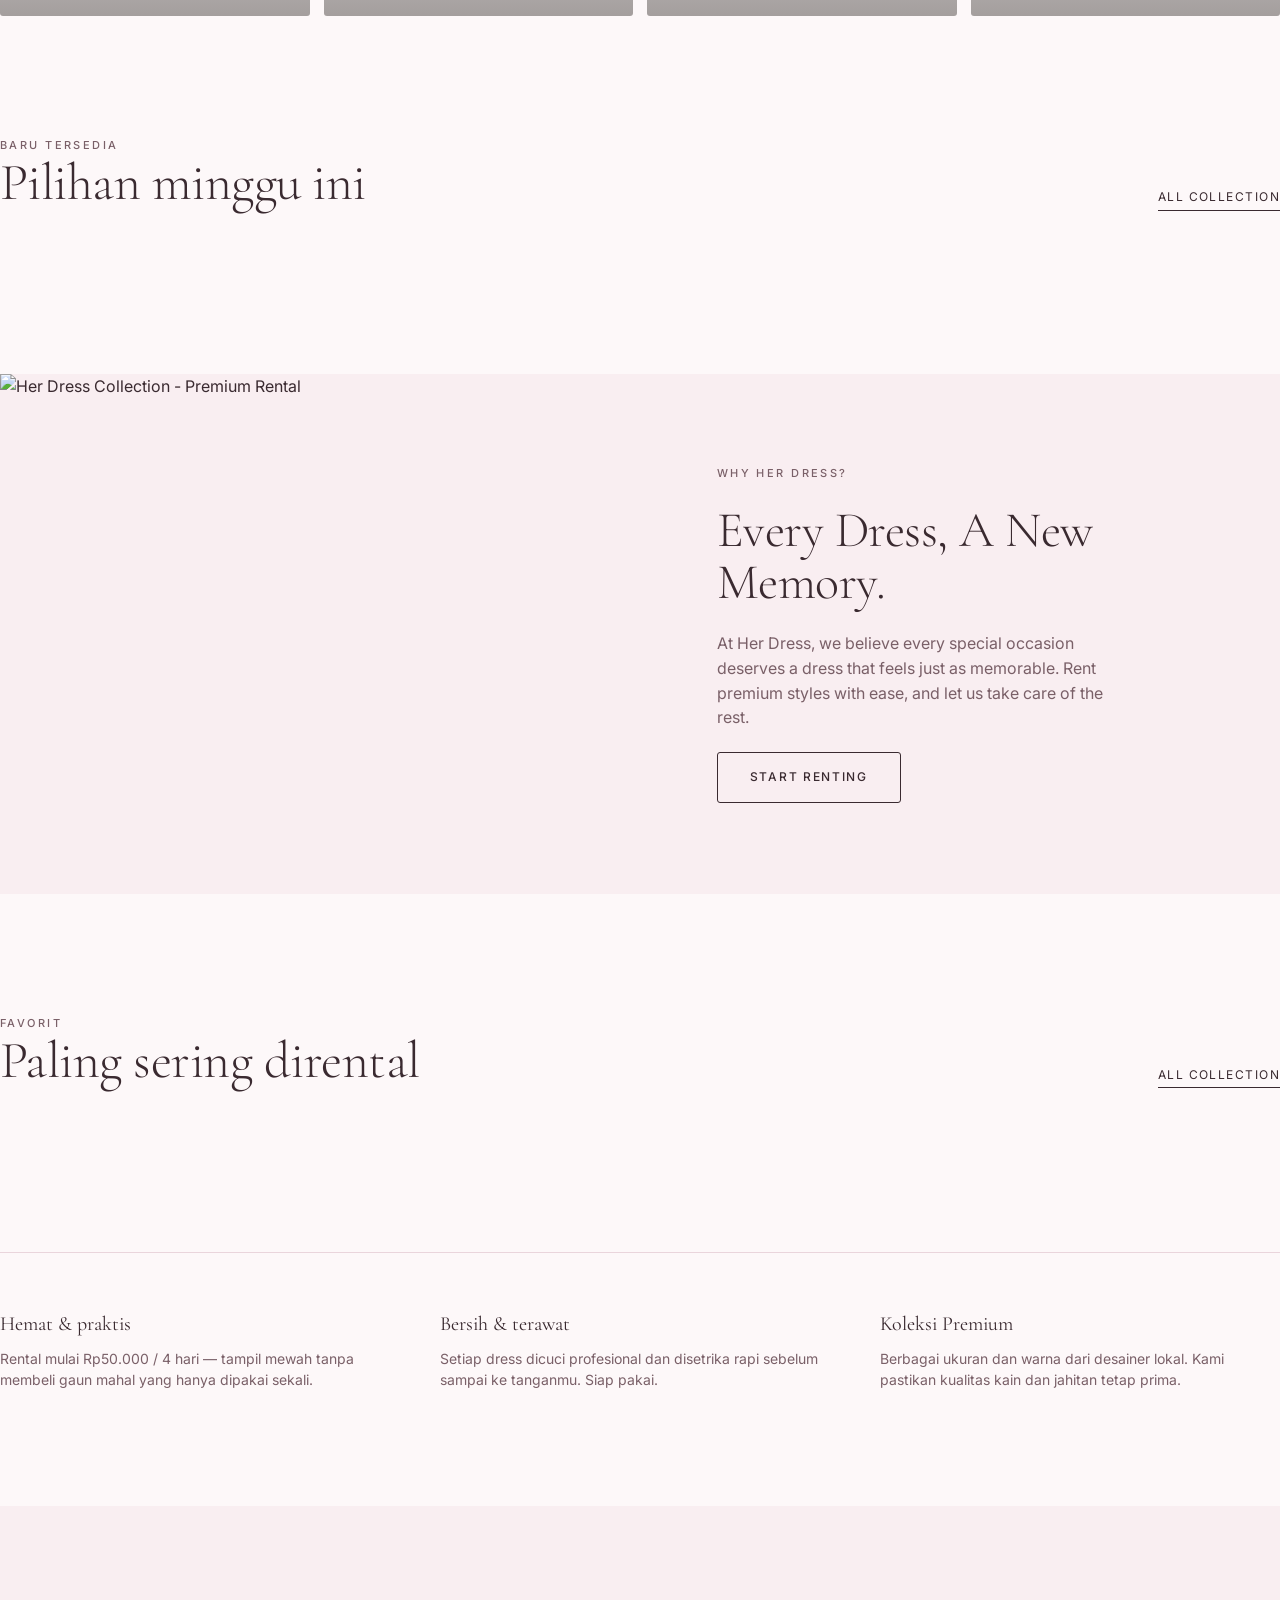
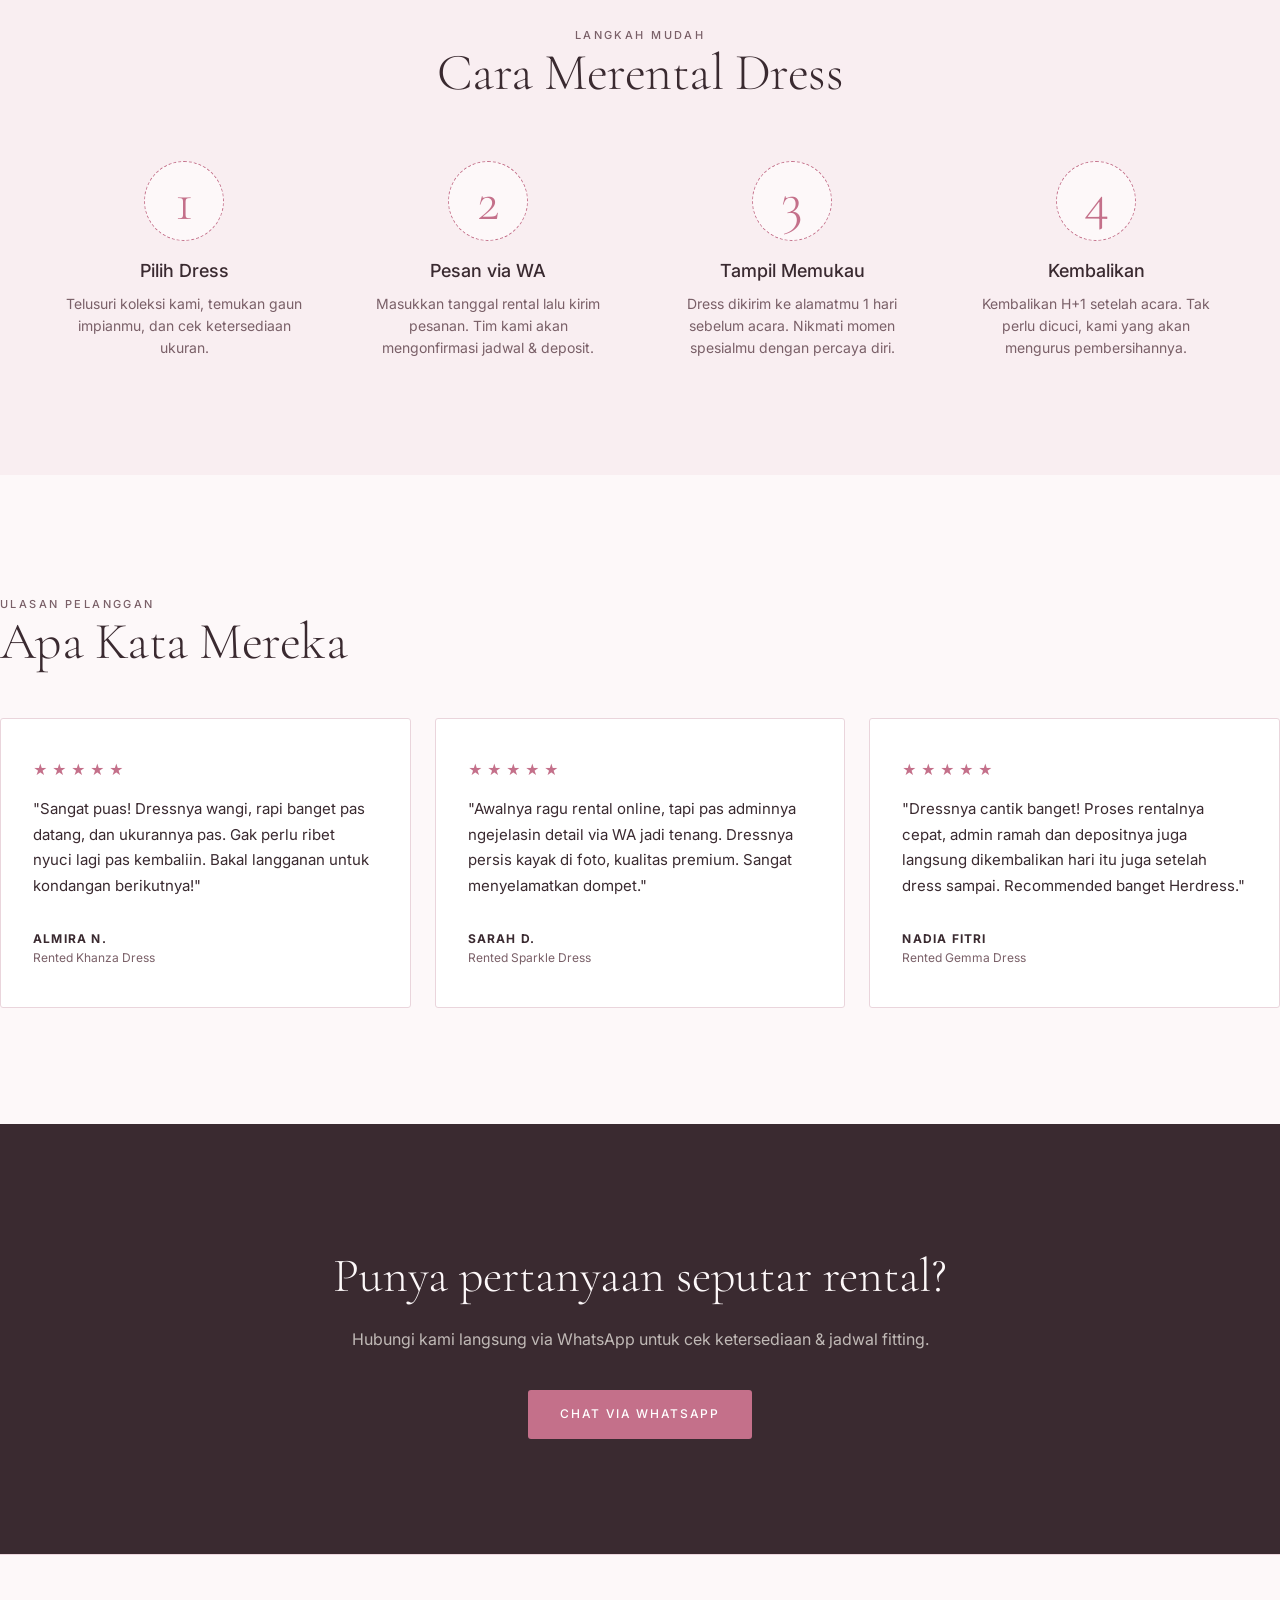
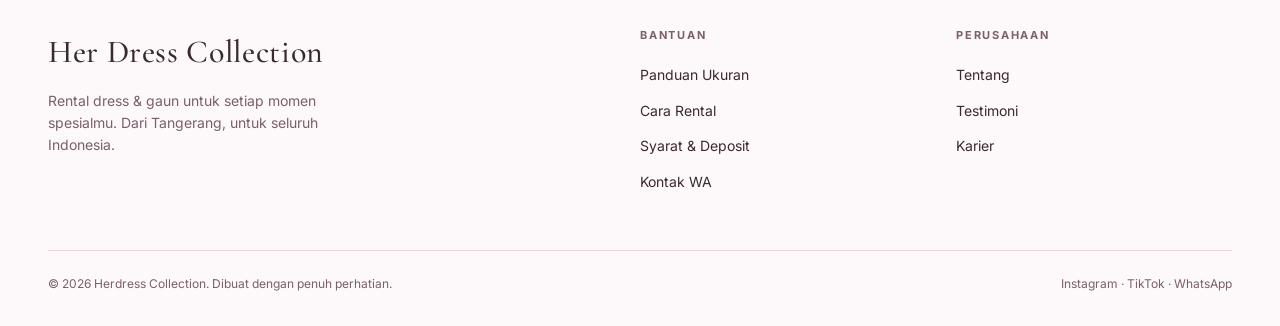
==== commit b5dc4521: "feat(admin): ubah tombol aksi order jadi dropdown status fleksibel dan tambah tombol hapus order" ====
--- a/index.html
+++ b/index.html
@@ -46,7 +46,7 @@
 
   <!-- Hero -->
   <section class="hero">
-    <img class="hero__img" src="https://images.unsplash.com/photo-1572804013427-4d7ca7268217?auto=format&fit=crop&w=1800&q=80" alt="Banner Utama" />
+    <img class="hero__img" src="/images/banner-utama.jpg" alt="Banner Utama" />
     <div class="wrap hero__content">
       <span class="eyebrow">Koleksi Rental Terbaru</span>
       <h1>Tampil memukau,<br /><em>tanpa harus membeli.</em></h1>
@@ -57,8 +57,8 @@
   <!-- Marquee -->
   <div class="strip" aria-hidden="true">
     <div class="strip__track">
-      <span>Gaun Pesta · Kebaya Modern · Dress Pengantin · Bridesmaid · Pesan via WhatsApp · </span>
-      <span>Gaun Pesta · Kebaya Modern · Dress Pengantin · Bridesmaid · Pesan via WhatsApp · </span>
+      <span>Party Dress &bull; Birthday Dress &bull; Formal Dress &bull; Dinner Dress &bull; Booking through WhatsApp &bull; </span>
+      <span>Party Dress &bull; Birthday Dress &bull; Formal Dress &bull; Dinner Dress &bull; Booking through WhatsApp &bull; </span>
     </div>
   </div>
 
@@ -91,13 +91,13 @@
   <!-- Editorial split -->
   <section class="split">
     <div class="split__img">
-      <img src="https://images.unsplash.com/photo-1595777457583-95e059d581b8?auto=format&fit=crop&w=1000&q=80" alt="Gaun rental Herdress Collection" />
+      <img src="https://images.unsplash.com/photo-1566174053879-31528523f8ae?auto=format&fit=crop&w=1000&q=80" alt="Her Dress Collection - Premium Rental" />
     </div>
     <div class="split__body">
-      <span class="eyebrow">Kenapa merental?</span>
-      <h2>Satu acara, satu tampilan sempurna.</h2>
-      <p>Tak perlu keluar biaya besar untuk gaun yang hanya dipakai sekali. Rental dress berkualitas dengan harga terjangkau — kami rawat, kami cuci, kamu tinggal tampil percaya diri.</p>
-      <a href="shop.html" class="btn btn--line" style="align-self:flex-start">Mulai merental</a>
+      <span class="eyebrow">Why Her Dress?</span>
+      <h2>Every Dress, A New Memory.</h2>
+      <p>At Her Dress, we believe every special occasion deserves a dress that feels just as memorable. Rent premium styles with ease, and let us take care of the rest.</p>
+      <a href="shop.html" class="btn btn--line" style="align-self:flex-start">START RENTING</a>
     </div>
   </section>
 
@@ -178,10 +178,9 @@
         <div class="stars">★★★★★</div>
         <p>"Sangat puas! Dressnya wangi, rapi banget pas datang, dan ukurannya pas. Gak perlu ribet nyuci lagi pas kembaliin. Bakal langganan untuk kondangan berikutnya!"</p>
         <div class="reviewer">
-          <img src="https://images.unsplash.com/photo-1544005313-94ddf0286df2?w=100&q=80" alt="Almira" class="avatar" />
           <div class="rev-info">
             <b>Almira N.</b>
-            <small>Merental Gaun Malam Emerald</small>
+            <small>Rented Khanza Dress</small>
           </div>
         </div>
       </div>
@@ -189,21 +188,19 @@
         <div class="stars">★★★★★</div>
         <p>"Awalnya ragu rental online, tapi pas adminnya ngejelasin detail via WA jadi tenang. Dressnya persis kayak di foto, kualitas premium. Sangat menyelamatkan dompet."</p>
         <div class="reviewer">
-          <img src="https://images.unsplash.com/photo-1534528741775-53994a69daeb?w=100&q=80" alt="Sarah" class="avatar" />
           <div class="rev-info">
             <b>Sarah D.</b>
-            <small>Merental Dress Bridesmaid</small>
+            <small>Rented Sparkle Dress</small>
           </div>
         </div>
       </div>
       <div class="review-card">
         <div class="stars">★★★★★</div>
-        <p>"Kebayanya cantik banget! Proses rentalnya cepat, admin ramah dan depositnya juga langsung dikembalikan hari itu juga setelah dress sampai. Recommended banget Herdress."</p>
+        <p>"Dressnya cantik banget! Proses rentalnya cepat, admin ramah dan depositnya juga langsung dikembalikan hari itu juga setelah dress sampai. Recommended banget Herdress."</p>
         <div class="reviewer">
-          <img src="https://images.unsplash.com/photo-1531746020798-e6953c6e8e04?w=100&q=80" alt="Nadia" class="avatar" />
           <div class="rev-info">
             <b>Nadia Fitri</b>
-            <small>Merental Kebaya Modern</small>
+            <small>Rented Gemma Dress</small>
           </div>
         </div>
       </div>
--- a/css/style.css
+++ b/css/style.css
@@ -560,6 +560,17 @@
 .stars { color: var(--clay); font-size: 13px; letter-spacing: 2px; margin-bottom: 24px; }
 .stars span { color: var(--ink-soft); letter-spacing: 0; margin-left: 8px; }
 .pdp__desc { color: var(--ink-soft); line-height: 1.7; margin-bottom: 28px; }
+
+/* Deposit & Extra Day box */
+.pdp__terms { display: flex; flex-wrap: wrap; gap: 12px; margin-bottom: 28px; }
+.pdp__term {
+  flex: 1; min-width: 160px;
+  background: var(--oat); border: 1px solid var(--line); border-radius: var(--radius);
+  padding: 14px 16px; display: flex; flex-direction: column; gap: 3px;
+}
+.pdp__term-label { font-size: 11px; letter-spacing: .1em; text-transform: uppercase; color: var(--ink-soft); }
+.pdp__term-val { font-family: var(--serif); font-size: 22px; font-weight: 500; color: var(--clay-deep); }
+.pdp__term small { font-size: 11px; color: var(--ink-soft); line-height: 1.4; margin-top: 2px; }
 
 .opt-label { font-size: 12px; letter-spacing: .1em; text-transform: uppercase; color: var(--ink-soft); margin-bottom: 12px; display: flex; justify-content: space-between; }
 .opt-label a { text-decoration: underline; }
@@ -787,7 +798,8 @@
 /* --- Status Badges --- */
 .status-badge { display: inline-block; padding: 4px 8px; border-radius: 4px; font-size: 10px; font-weight: 600; text-transform: uppercase; letter-spacing: .08em; }
 .st-tersedia { background: #dff0e5; color: #1a6b45; }
-.st-disewa, .st-berjalan { background: #fbeecd; color: #8a5a12; }
+.st-pending { background: #fbeecd; color: #b7791f; border: 1px solid #f6e05e; }
+.st-disewa, .st-berjalan { background: var(--sand); color: var(--clay-deep); border: 1px solid var(--clay); }
 .st-laundry, .st-selesai { background: #e3e6ea; color: #4a5568; }
 
 /* ============================================================
